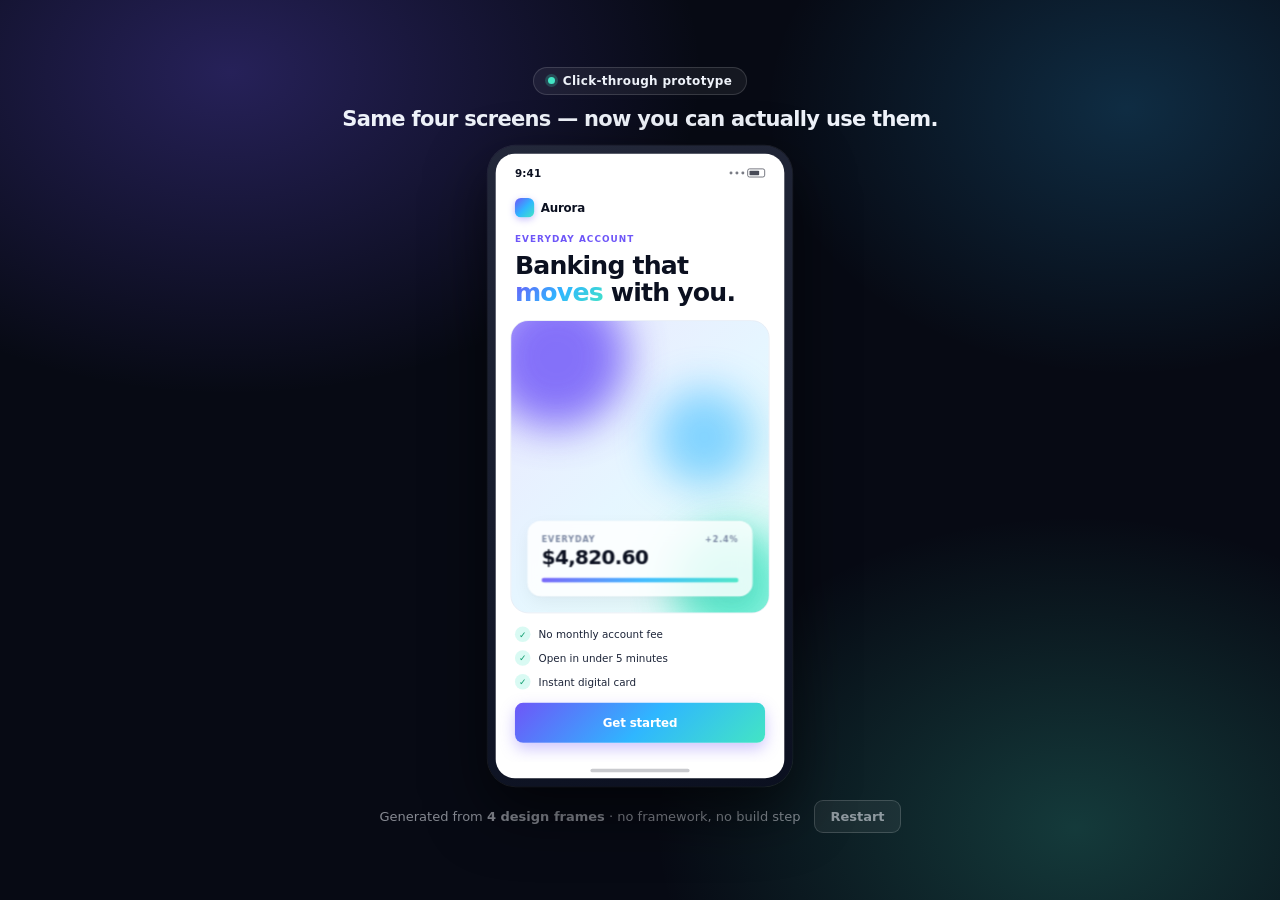
==== prototype/index.html @ bda0da8f "Demo 00: design file to click-through prototype in 90 seconds A business-audience demo for GitHub Co" ====
<!doctype html>
<html lang="en">
<head>
<meta charset="utf-8">
<meta name="viewport" content="width=device-width, initial-scale=1">
<title>Aurora — Everyday Account · Click-through prototype</title>
<meta name="description" content="A working click-through prototype generated from the Aurora design frames.">
<link rel="stylesheet" href="../assets/screens.css">
<link rel="stylesheet" href="prototype.css">
</head>
<body>

<header class="stage-head">
  <span class="stage-badge"><span class="live" aria-hidden="true"></span> Click-through prototype</span>
  <h1>Same four screens &mdash; now you can actually use them.</h1>
  <p>Type your own details. The review screen remembers what you entered, because this is running code, not a picture.</p>
</header>

<div class="device">
  <main class="frame">
    <div class="status-bar">
      <span>9:41</span>
      <span class="dots" aria-hidden="true"><i></i><i></i><i></i><span class="battery"></span></span>
    </div>

    <!-- ================================================ 01 Welcome ======== -->
    <section class="frame-body screen is-active" data-screen="welcome" aria-label="Welcome">
      <div class="brandmark"><span class="glyph"></span> Aurora</div>
      <p class="eyebrow" style="margin-top:22px">Everyday Account</p>
      <h1 class="display">Banking that <span class="grad">moves</span> with you.</h1>

      <div class="hero-art">
        <span class="orb orb-a" aria-hidden="true"></span>
        <span class="orb orb-b" aria-hidden="true"></span>
        <span class="orb orb-c" aria-hidden="true"></span>
        <div class="hero-card">
          <div class="row">
            <span class="label">Everyday</span>
            <span class="label">+2.4%</span>
          </div>
          <div class="row" style="margin-top:2px">
            <span class="amount">$4,820.60</span>
          </div>
          <div class="bar"></div>
        </div>
      </div>

      <ul class="value-list">
        <li><span class="tick">&#10003;</span> No monthly account fee</li>
        <li><span class="tick">&#10003;</span> Open in under 5 minutes</li>
        <li><span class="tick">&#10003;</span> Instant digital card</li>
      </ul>

      <div class="frame-actions">
        <button class="btn btn-primary" data-go="details">Get started</button>
      </div>
    </section>

    <!-- ================================================ 02 Details ======== -->
    <section class="frame-body screen" data-screen="details" aria-label="Your details">
      <div class="frame-nav">
        <button class="nav-back" data-back="welcome" aria-label="Back">&#8249;</button>
        <span class="progress"><span style="width:50%"></span></span>
        <span class="step-count">2 / 4</span>
      </div>

      <h2 class="h2">Your details</h2>
      <p class="meta">We only ask for what we legally need.</p>

      <form class="field-stack" id="details-form" novalidate>
        <div class="field">
          <label for="f-name">Full name</label>
          <input id="f-name" name="name" type="text" placeholder="Jordan Blake" autocomplete="name">
          <span class="field-error">Please enter your full name.</span>
        </div>
        <div class="field">
          <label for="f-email">Email</label>
          <input id="f-email" name="email" type="email" placeholder="jordan@example.com" autocomplete="email">
          <span class="field-error">Please enter a valid email address.</span>
        </div>
        <div class="field">
          <label for="f-dob">Date of birth</label>
          <input id="f-dob" name="dob" type="text" placeholder="DD / MM / YYYY" inputmode="numeric">
          <span class="field-error">Use DD / MM / YYYY.</span>
        </div>
        <div class="field">
          <label for="f-type">Account type</label>
          <select id="f-type" name="accountType">
            <option>Everyday Account</option>
            <option>Everyday Account + Savings</option>
            <option>Student Everyday Account</option>
          </select>
        </div>
      </form>

      <div class="frame-actions">
        <button class="btn btn-primary" type="submit" form="details-form">Continue</button>
      </div>
    </section>

    <!-- ================================================ 03 Review ========= -->
    <section class="frame-body screen" data-screen="review" aria-label="Review">
      <div class="frame-nav">
        <button class="nav-back" data-back="details" aria-label="Back">&#8249;</button>
        <span class="progress"><span style="width:75%"></span></span>
        <span class="step-count">3 / 4</span>
      </div>

      <h2 class="h2">Check and confirm</h2>
      <p class="meta">Nothing is submitted until you tap confirm.</p>

      <div class="summary">
        <dl>
          <div class="item"><dt>Name</dt><dd data-bind="name">&mdash;</dd></div>
          <div class="item"><dt>Email</dt><dd data-bind="email">&mdash;</dd></div>
          <div class="item"><dt>Date of birth</dt><dd data-bind="dob">&mdash;</dd></div>
          <div class="item"><dt>Account</dt><dd data-bind="accountType">&mdash;</dd></div>
        </dl>
      </div>

      <label class="consent" id="consent">
        <input type="checkbox" id="f-consent">
        <span>I agree to the Product Disclosure Statement and Target Market Determination.</span>
      </label>

      <div class="frame-actions">
        <button class="btn btn-primary" id="confirm-btn">Confirm and open</button>
        <button class="btn btn-ghost" data-back="details">Back</button>
      </div>
    </section>

    <!-- ================================================ 04 Confirmation === -->
    <section class="frame-body screen" data-screen="done" aria-label="Confirmation">
      <div class="done-body">
        <div class="seal">&#10003;</div>
        <p class="eyebrow">Account open</p>
        <h1 class="display">You&rsquo;re all <span class="grad">set</span>.</h1>
        <p class="lede" data-bind="welcome">Your digital card is ready to add to your wallet.</p>
        <div class="account-chip">
          <div class="label">BSB / Account</div>
          <div class="value" data-bind="account">032&#8209;114 &middot; 8820 4471</div>
        </div>
      </div>
      <div class="frame-actions">
        <button class="btn btn-primary" id="wallet-btn">Add card to wallet</button>
        <button class="btn btn-ghost" data-restart>Start again</button>
      </div>
    </section>

    <div class="home-indicator"></div>
  </main>
</div>

<footer class="stage-foot">
  <span>Generated from <strong>4 design frames</strong> &middot; no framework, no build step</span>
  <button type="button" data-restart>Restart</button>
</footer>

<div class="toast" id="toast" role="status" aria-live="polite"></div>

<script src="app.js"></script>
</body>
</html>
---- assets/screens.css ----
/* ============================================================================
   Aurora — shared screen design system
   Used by BOTH design/canvas.html (static frames) and prototype/index.html
   (the working click-through). Same pixels, two very different experiences.
   No build step, no CDN, no fonts to download.
   ========================================================================= */

:root {
  --font-display: "Segoe UI Variable Display", "Segoe UI Variable", "Segoe UI",
                  system-ui, -apple-system, "Helvetica Neue", sans-serif;

  --ink-900: #0b1020;
  --ink-700: #1c2438;
  --ink-500: #55617d;
  --ink-400: #7c88a3;
  --ink-200: #d8dfec;
  --ink-100: #eef2f9;

  --brand-600: #4a32d8;
  --brand-500: #6e56f8;
  --brand-300: #a99bff;
  --cyan-400: #2fb6ff;
  --mint-400: #43e5c4;

  --aurora: linear-gradient(135deg, #6e56f8 0%, #2fb6ff 52%, #43e5c4 100%);
  --aurora-soft: linear-gradient(135deg, rgba(110, 86, 248, .14) 0%,
                                          rgba(47, 182, 255, .12) 52%,
                                          rgba(67, 229, 196, .14) 100%);

  --surface: #ffffff;
  --surface-sunken: #f5f7fc;
  --hairline: #e4e9f3;
  --danger: #d8305a;
  --success: #0f9d6e;

  --frame-w: 390px;
  --frame-h: 844px;
  --radius-lg: 26px;
  --radius-md: 16px;
  --radius-sm: 11px;

  --shadow-card: 0 1px 2px rgba(11, 16, 32, .05), 0 8px 24px rgba(11, 16, 32, .06);
  --shadow-cta: 0 8px 20px rgba(110, 86, 248, .34);
}

*, *::before, *::after { box-sizing: border-box; }

/* ---------------------------------------------------------------- frame --- */

.frame {
  position: relative;
  width: var(--frame-w);
  height: var(--frame-h);
  overflow: hidden;
  display: flex;
  flex-direction: column;
  background: var(--surface);
  color: var(--ink-900);
  font-family: var(--font-display);
  -webkit-font-smoothing: antialiased;
}

/* iOS-style status bar — sells the "this is a real mobile screen" read */
.status-bar {
  flex: 0 0 auto;
  height: 52px;
  padding: 0 26px;
  display: flex;
  align-items: center;
  justify-content: space-between;
  font-size: 14px;
  font-weight: 600;
  letter-spacing: .2px;
  color: inherit;
}
.status-bar .dots { display: flex; gap: 4px; align-items: center; }
.status-bar .dots i {
  width: 4px; height: 4px; border-radius: 50%;
  background: currentColor; opacity: .55; font-style: normal;
}
.status-bar .battery {
  width: 24px; height: 12px; border-radius: 3px;
  border: 1.5px solid currentColor; opacity: .75; position: relative;
}
.status-bar .battery::after {
  content: ""; position: absolute; inset: 2px; right: 7px;
  background: currentColor; border-radius: 1px;
}

.frame-body {
  flex: 1 1 auto;
  min-height: 0;
  padding: 8px 26px 26px;
  display: flex;
  flex-direction: column;
  overflow: hidden;
}

.home-indicator {
  flex: 0 0 auto;
  height: 22px;
  display: flex;
  align-items: center;
  justify-content: center;
}
.home-indicator::after {
  content: "";
  width: 134px; height: 5px; border-radius: 3px;
  background: currentColor; opacity: .22;
}

/* ------------------------------------------------------------ typography -- */

.eyebrow {
  margin: 0 0 10px;
  font-size: 12px;
  font-weight: 700;
  letter-spacing: 1.4px;
  text-transform: uppercase;
  color: var(--brand-500);
}
.display {
  margin: 0;
  font-size: 34px;
  line-height: 1.08;
  letter-spacing: -1.1px;
  font-weight: 700;
}
.display .grad {
  background: var(--aurora);
  -webkit-background-clip: text;
  background-clip: text;
  color: transparent;
}
.h2 {
  margin: 0 0 4px;
  font-size: 22px;
  line-height: 1.16;
  letter-spacing: -.5px;
  font-weight: 700;
}
.lede {
  margin: 12px 0 0;
  font-size: 15px;
  line-height: 1.5;
  color: var(--ink-500);
}
.meta { font-size: 13px; line-height: 1.45; color: var(--ink-400); margin: 0; }

/* ------------------------------------------------------------------ nav --- */

.frame-nav {
  flex: 0 0 auto;
  display: flex;
  align-items: center;
  gap: 12px;
  padding: 6px 0 18px;
}
.nav-back {
  width: 38px; height: 38px;
  flex: 0 0 auto;
  display: grid;
  place-items: center;
  border: 1px solid var(--hairline);
  border-radius: 50%;
  background: var(--surface);
  color: var(--ink-700);
  font: inherit;
  font-size: 17px;
  line-height: 1;
  padding: 0;
}
.progress {
  flex: 1 1 auto;
  height: 5px;
  border-radius: 3px;
  background: var(--ink-200);
  overflow: hidden;
}
.progress span {
  display: block;
  height: 100%;
  border-radius: 3px;
  background: var(--aurora);
  transition: width .38s cubic-bezier(.4, 0, .2, 1);
}
.step-count {
  flex: 0 0 auto;
  font-size: 12px;
  font-weight: 700;
  letter-spacing: .3px;
  color: var(--ink-400);
  font-variant-numeric: tabular-nums;
}

/* ---------------------------------------------------------------- brand --- */

.brandmark {
  display: flex;
  align-items: center;
  gap: 9px;
  font-size: 16px;
  font-weight: 700;
  letter-spacing: -.3px;
}
.brandmark .glyph {
  width: 26px; height: 26px;
  border-radius: 8px;
  background: var(--aurora);
  box-shadow: 0 3px 10px rgba(110, 86, 248, .38);
}

/* ------------------------------------------------------------- screen 1 --- */

.hero-art {
  position: relative;
  flex: 1 1 auto;
  min-height: 0;
  margin: 20px -6px 0;
  border-radius: 24px;
  background: var(--aurora-soft);
  border: 1px solid var(--hairline);
  overflow: hidden;
}
.hero-art .orb {
  position: absolute;
  border-radius: 50%;
  filter: blur(28px);
  opacity: .82;
}
.hero-art .orb-a { width: 190px; height: 190px; top: -46px; left: -34px;  background: #6e56f8; }
.hero-art .orb-b { width: 160px; height: 160px; bottom: -44px; right: -30px; background: #43e5c4; }
.hero-art .orb-c { width: 130px; height: 130px; top: 92px; right: 22px;   background: #2fb6ff; opacity: .55; }

.hero-card {
  position: absolute;
  left: 22px; right: 22px; bottom: 22px;
  padding: 18px;
  border-radius: 18px;
  background: rgba(255, 255, 255, .82);
  backdrop-filter: blur(12px);
  border: 1px solid rgba(255, 255, 255, .9);
  box-shadow: var(--shadow-card);
}
.hero-card .row {
  display: flex;
  align-items: baseline;
  justify-content: space-between;
  gap: 12px;
}
.hero-card .amount {
  font-size: 27px;
  font-weight: 700;
  letter-spacing: -.9px;
  font-variant-numeric: tabular-nums;
}
.hero-card .label {
  font-size: 11px;
  font-weight: 700;
  letter-spacing: 1.1px;
  text-transform: uppercase;
  color: var(--ink-400);
}
.hero-card .bar {
  margin-top: 12px;
  height: 6px;
  border-radius: 3px;
  background: var(--aurora);
  opacity: .9;
}

.value-list {
  list-style: none;
  margin: 18px 0 0;
  padding: 0;
  display: grid;
  gap: 11px;
}
.value-list li {
  display: flex;
  align-items: center;
  gap: 11px;
  font-size: 14px;
  font-weight: 500;
  color: var(--ink-700);
}
.value-list .tick {
  width: 21px; height: 21px;
  flex: 0 0 auto;
  display: grid;
  place-items: center;
  border-radius: 50%;
  background: rgba(67, 229, 196, .2);
  color: var(--success);
  font-size: 12px;
  font-weight: 800;
}

/* -------------------------------------------------------------- form ----- */

.field-stack {
  flex: 1 1 auto;
  min-height: 0;
  display: grid;
  align-content: start;
  gap: 14px;
  margin-top: 18px;
  overflow: hidden;
}
.field { display: grid; gap: 6px; }
.field label {
  font-size: 12px;
  font-weight: 700;
  letter-spacing: .5px;
  text-transform: uppercase;
  color: var(--ink-500);
}
.field input,
.field select {
  width: 100%;
  height: 50px;
  padding: 0 14px;
  border: 1.5px solid var(--hairline);
  border-radius: var(--radius-sm);
  background: var(--surface-sunken);
  font: inherit;
  font-size: 15px;
  color: var(--ink-900);
  appearance: none;
}
.field select {
  background-image:
    linear-gradient(45deg, transparent 50%, var(--ink-400) 50%),
    linear-gradient(135deg, var(--ink-400) 50%, transparent 50%);
  background-position: calc(100% - 19px) 22px, calc(100% - 14px) 22px;
  background-size: 5px 5px, 5px 5px;
  background-repeat: no-repeat;
}
.field .hint { font-size: 12px; color: var(--ink-400); }

/* -------------------------------------------------------------- review --- */

.summary {
  margin-top: 18px;
  border: 1px solid var(--hairline);
  border-radius: var(--radius-md);
  background: var(--surface-sunken);
  overflow: hidden;
}
.summary dl { margin: 0; }
.summary .item {
  display: flex;
  align-items: baseline;
  justify-content: space-between;
  gap: 14px;
  padding: 13px 16px;
  border-bottom: 1px solid var(--hairline);
}
.summary .item:last-child { border-bottom: 0; }
.summary dt {
  font-size: 12px;
  font-weight: 700;
  letter-spacing: .4px;
  text-transform: uppercase;
  color: var(--ink-400);
}
.summary dd {
  margin: 0;
  font-size: 15px;
  font-weight: 600;
  text-align: right;
  color: var(--ink-900);
  overflow-wrap: anywhere;
}

.consent {
  display: flex;
  gap: 11px;
  align-items: flex-start;
  margin-top: 16px;
  padding: 14px;
  border: 1.5px solid var(--hairline);
  border-radius: var(--radius-sm);
  font-size: 13px;
  line-height: 1.45;
  color: var(--ink-500);
}
.consent input {
  width: 20px; height: 20px;
  flex: 0 0 auto;
  margin: 1px 0 0;
  accent-color: var(--brand-500);
}

/* ---------------------------------------------------------------- done --- */

.done-body {
  flex: 1 1 auto;
  min-height: 0;
  display: flex;
  flex-direction: column;
  align-items: center;
  justify-content: center;
  text-align: center;
  gap: 4px;
}
.seal {
  width: 96px; height: 96px;
  display: grid;
  place-items: center;
  border-radius: 50%;
  background: var(--aurora);
  color: #fff;
  font-size: 42px;
  font-weight: 800;
  box-shadow: 0 14px 34px rgba(110, 86, 248, .4);
  margin-bottom: 20px;
}
.done-body .display { font-size: 30px; }
.account-chip {
  margin-top: 22px;
  padding: 15px 22px;
  border-radius: var(--radius-md);
  background: var(--surface-sunken);
  border: 1px solid var(--hairline);
  font-variant-numeric: tabular-nums;
}
.account-chip .label {
  font-size: 11px;
  font-weight: 700;
  letter-spacing: 1.1px;
  text-transform: uppercase;
  color: var(--ink-400);
}
.account-chip .value {
  margin-top: 4px;
  font-size: 21px;
  font-weight: 700;
  letter-spacing: 1.4px;
}

/* -------------------------------------------------------------- buttons -- */

.frame-actions {
  flex: 0 0 auto;
  margin-top: auto;   /* pin actions to the bottom of the frame, as on mobile */
  display: grid;
  gap: 9px;
  padding-top: 18px;
}
.btn {
  height: 54px;
  width: 100%;
  border: 0;
  border-radius: var(--radius-sm);
  font: inherit;
  font-size: 16px;
  font-weight: 700;
  letter-spacing: -.2px;
  display: inline-flex;
  align-items: center;
  justify-content: center;
  gap: 8px;
  cursor: pointer;
}
.btn-primary {
  background: var(--aurora);
  color: #fff;
  box-shadow: var(--shadow-cta);
}
.btn-ghost {
  background: transparent;
  color: var(--ink-500);
  border: 1.5px solid var(--hairline);
}
---- prototype/prototype.css ----
/* ============================================================================
   Click-through prototype shell.
   Everything the design file could not do: routing, state, validation, memory.
   ========================================================================= */

html, body { height: 100%; }

body {
  margin: 0;
  display: flex;
  flex-direction: column;
  align-items: center;
  justify-content: center;
  gap: 20px;
  padding: 26px 20px;
  background:
    radial-gradient(760px 520px at 18% 8%,  rgba(110, 86, 248, .30), transparent 62%),
    radial-gradient(700px 520px at 84% 92%, rgba(67, 229, 196, .22), transparent 60%),
    radial-gradient(620px 460px at 88% 12%, rgba(47, 182, 255, .20), transparent 58%),
    #070a14;
  color: #eef2f9;
  font-family: var(--font-display);
  -webkit-font-smoothing: antialiased;
}

/* --------------------------------------------------------------- header -- */

.stage-head {
  flex: 0 0 auto;
  text-align: center;
  max-width: 640px;
}
.stage-badge {
  display: inline-flex;
  align-items: center;
  gap: 8px;
  padding: 6px 14px;
  border-radius: 999px;
  border: 1px solid rgba(255, 255, 255, .14);
  background: rgba(255, 255, 255, .06);
  font-size: 12px;
  font-weight: 600;
  letter-spacing: .3px;
}
.stage-badge .live {
  width: 7px; height: 7px;
  border-radius: 50%;
  background: #43e5c4;
  box-shadow: 0 0 0 3px rgba(67, 229, 196, .22);
  animation: pulse 2s ease-in-out infinite;
}
@keyframes pulse { 50% { opacity: .35; } }

.stage-head h1 {
  margin: 12px 0 0;
  font-size: 25px;
  line-height: 1.2;
  letter-spacing: -.7px;
  font-weight: 700;
}
.stage-head p {
  margin: 7px 0 0;
  font-size: 14px;
  line-height: 1.5;
  color: rgba(238, 242, 249, .62);
}

/* --------------------------------------------------------------- device -- */

.device {
  flex: 0 0 auto;
  padding: 11px;
  border-radius: 38px;
  background: linear-gradient(160deg, #23283a, #0b1020);
  box-shadow:
    0 0 0 1px rgba(255, 255, 255, .09),
    0 34px 80px rgba(0, 0, 0, .6);
}
.device .frame { border-radius: var(--radius-lg); }

/* --------------------------------------------------------------- router -- */

.screen { display: none; }
.screen.is-active {
  display: flex;
  flex-direction: column;
  flex: 1 1 auto;
  min-height: 0;
  animation: screen-in .34s cubic-bezier(.22, .8, .3, 1) both;
}
@keyframes screen-in {
  from { opacity: 0; transform: translateX(14px); }
  to   { opacity: 1; transform: none; }
}
.screen.is-back { animation-name: screen-in-back; }
@keyframes screen-in-back {
  from { opacity: 0; transform: translateX(-14px); }
  to   { opacity: 1; transform: none; }
}

/* Interactive affordances the static frames never had. */
.btn { transition: transform .12s ease, box-shadow .2s ease, filter .2s ease; }
.btn:hover  { filter: brightness(1.05); }
.btn:active { transform: scale(.978); }
.btn:disabled { opacity: .45; cursor: not-allowed; filter: none; transform: none; }
.nav-back { cursor: pointer; transition: background .15s ease; }
.nav-back:hover { background: var(--surface-sunken); }

.field input:focus,
.field select:focus {
  outline: none;
  border-color: var(--brand-500);
  background: #fff;
  box-shadow: 0 0 0 4px rgba(110, 86, 248, .16);
}

/* ------------------------------------------------------------ validation -- */

.field.has-error input,
.field.has-error select { border-color: var(--danger); background: rgba(216, 48, 90, .05); }
.field-error {
  display: none;
  font-size: 12px;
  font-weight: 600;
  color: var(--danger);
}
.field.has-error .field-error { display: block; }

.consent.has-error { border-color: var(--danger); }

/* ---------------------------------------------------------------- toast -- */

.toast {
  position: fixed;
  left: 50%;
  bottom: 26px;
  transform: translate(-50%, 20px);
  padding: 11px 18px;
  border-radius: 999px;
  background: #0b1020;
  border: 1px solid rgba(255, 255, 255, .16);
  color: #fff;
  font-size: 13px;
  font-weight: 600;
  opacity: 0;
  pointer-events: none;
  transition: opacity .22s ease, transform .22s ease;
  z-index: 20;
}
.toast.is-visible { opacity: 1; transform: translate(-50%, 0); }

/* --------------------------------------------------------------- footer -- */

.stage-foot {
  flex: 0 0 auto;
  display: flex;
  align-items: center;
  gap: 14px;
  font-size: 13px;
  color: rgba(238, 242, 249, .55);
}
.stage-foot button {
  padding: 8px 15px;
  border-radius: 9px;
  border: 1px solid rgba(255, 255, 255, .16);
  background: rgba(255, 255, 255, .06);
  color: inherit;
  font: inherit;
  font-weight: 600;
  cursor: pointer;
}
.stage-foot button:hover { background: rgba(255, 255, 255, .12); }

/* Short laptop screens: shrink the phone rather than clip it. `transform` does
   not change layout size, so each step also pulls back the leftover box. */
@media (max-height: 1100px) {
  body { gap: 14px; padding: 14px; }
  .stage-head h1 { font-size: 21px; }
  .stage-head p { display: none; }
  .device { transform: scale(.86); transform-origin: center; margin: -61px 0; }
}
@media (max-height: 900px) {
  .device { transform: scale(.74); margin: -113px 0; }
}
@media (max-height: 780px) {
  .stage-head h1 { display: none; }
  .device { transform: scale(.62); margin: -165px 0; }
}
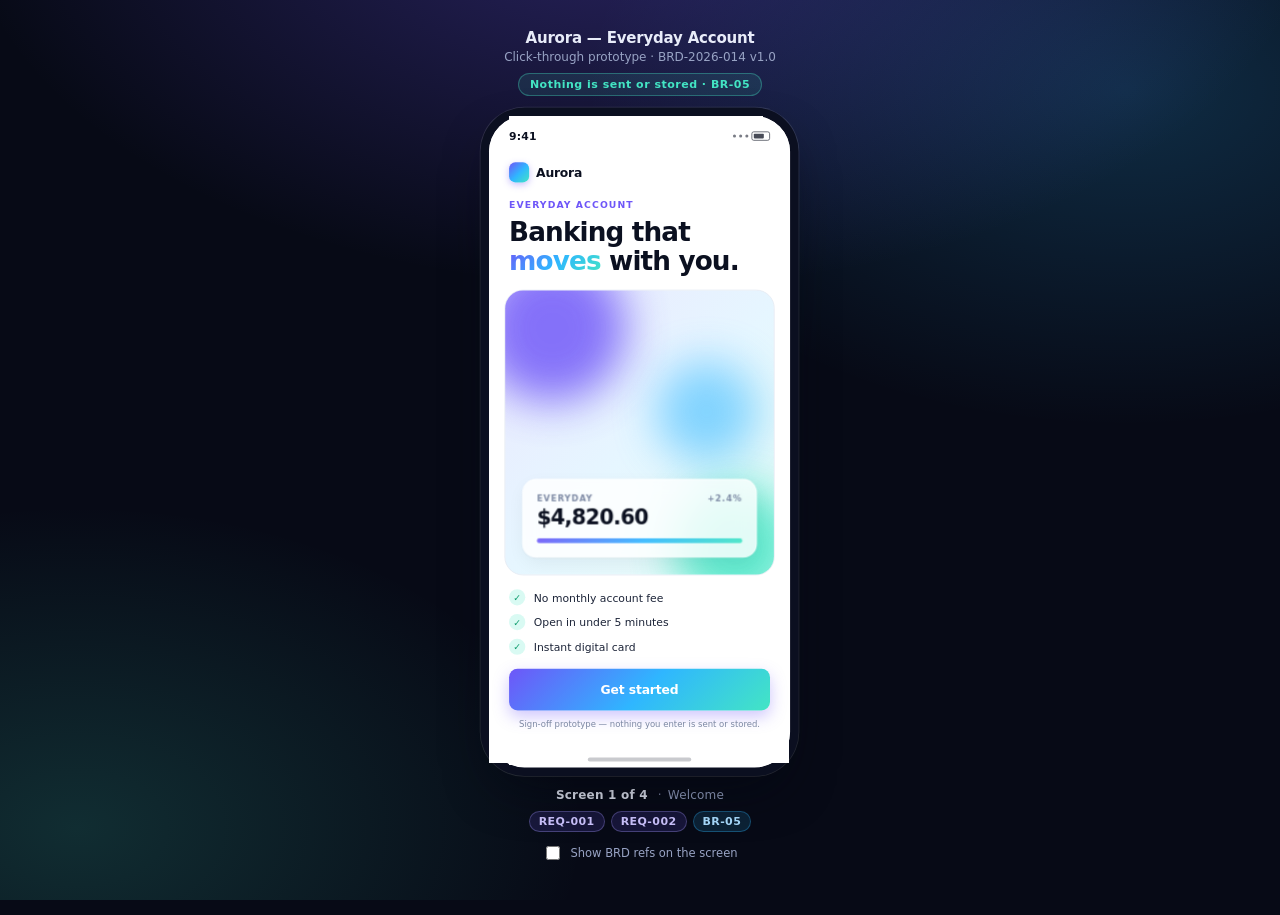
==== commit fb6ed101: "Swap in a one-page BRD as the business asset, and rebuild both prototypes from it The design handove" ====
--- a/prototype/index.html
+++ b/prototype/index.html
@@ -3,160 +3,248 @@
 <head>
 <meta charset="utf-8">
 <meta name="viewport" content="width=device-width, initial-scale=1">
-<title>Aurora — Everyday Account · Click-through prototype</title>
-<meta name="description" content="A working click-through prototype generated from the Aurora design frames.">
+<title>Aurora &mdash; Everyday Account &middot; click-through prototype</title>
+<meta name="description" content="Working click-through prototype for BRD-2026-014: Everyday Account digital origination. Runs from the filesystem. No data is sent or stored.">
+<!-- The Aurora design system, exactly as handed over. Not modified. -->
 <link rel="stylesheet" href="../assets/screens.css">
 <link rel="stylesheet" href="prototype.css">
 </head>
 <body>
 
-<header class="stage-head">
-  <span class="stage-badge"><span class="live" aria-hidden="true"></span> Click-through prototype</span>
-  <h1>Same four screens &mdash; now you can actually use them.</h1>
-  <p>Type your own details. The review screen remembers what you entered, because this is running code, not a picture.</p>
-</header>
-
-<div class="device">
-  <main class="frame">
-    <div class="status-bar">
-      <span>9:41</span>
-      <span class="dots" aria-hidden="true"><i></i><i></i><i></i><span class="battery"></span></span>
+<div class="stage">
+
+  <header class="stage-head">
+    <div class="stage-title">Aurora &mdash; Everyday Account</div>
+    <div class="stage-sub">Click-through prototype &middot; BRD&#8209;2026&#8209;014 v1.0</div>
+    <div class="stage-badge" title="BR-05: no application data is transmitted or stored.">Nothing is sent or stored &middot; BR&#8209;05</div>
+  </header>
+
+  <div class="device-wrap">
+    <div class="device">
+
+      <!-- ======================================================= 01 Welcome -->
+      <section id="screen-1"
+               class="frame screen is-active"
+               data-screen="1"
+               data-name="Welcome"
+               data-req="REQ-001, REQ-002, BR-05"
+               aria-label="Screen 1 of 4, Welcome">
+        <div class="status-bar">
+          <span>9:41</span>
+          <span class="dots" aria-hidden="true"><i></i><i></i><i></i><span class="battery"></span></span>
+        </div>
+        <div class="frame-body">
+          <div class="brandmark"><span class="glyph"></span> Aurora</div>
+
+          <p class="eyebrow" style="margin-top:22px">Everyday Account</p>
+          <h1 class="display" data-focus tabindex="-1">Banking that <span class="grad">moves</span> with you.</h1>
+
+          <div class="hero-art">
+            <span class="orb orb-a" aria-hidden="true"></span>
+            <span class="orb orb-b" aria-hidden="true"></span>
+            <span class="orb orb-c" aria-hidden="true"></span>
+            <div class="hero-card">
+              <div class="row">
+                <span class="label">Everyday</span>
+                <span class="label">+2.4%</span>
+              </div>
+              <div class="row" style="margin-top:2px">
+                <span class="amount">$4,820.60</span>
+              </div>
+              <div class="bar"></div>
+            </div>
+          </div>
+
+          <!-- REQ-001: the three headline benefits -->
+          <ul class="value-list" data-rule="REQ-001">
+            <li><span class="tick">&#10003;</span> No monthly account fee</li>
+            <li><span class="tick">&#10003;</span> Open in under 5 minutes</li>
+            <li><span class="tick">&#10003;</span> Instant digital card</li>
+          </ul>
+
+          <div class="frame-actions">
+            <!-- REQ-002: start the application in a single action -->
+            <button type="button" class="btn btn-primary" data-go="2" data-rule="REQ-002">Get started</button>
+            <p class="legal">Sign-off prototype &mdash; nothing you enter is sent or stored.</p>
+          </div>
+        </div>
+        <div class="home-indicator"></div>
+      </section>
+
+      <!-- =================================================== 02 Your details -->
+      <section id="screen-2"
+               class="frame screen"
+               data-screen="2"
+               data-name="Your details"
+               data-req="REQ-003, REQ-004, REQ-008, BR-01, BR-02, BR-03, BR-05"
+               aria-label="Screen 2 of 4, Your details"
+               hidden>
+        <div class="status-bar">
+          <span>9:41</span>
+          <span class="dots" aria-hidden="true"><i></i><i></i><i></i><span class="battery"></span></span>
+        </div>
+        <div class="frame-body">
+          <!-- REQ-008: where am I, and how do I go back -->
+          <div class="frame-nav" data-rule="REQ-008">
+            <button type="button" class="nav-back" data-back="1" aria-label="Back to the previous step">&#8249;</button>
+            <span class="progress" role="progressbar" aria-valuemin="1" aria-valuemax="4" aria-valuenow="2"
+                  aria-label="Step 2 of 4"><span style="width:50%"></span></span>
+            <span class="step-count">2 / 4</span>
+          </div>
+
+          <h2 class="h2" data-focus tabindex="-1">Your details</h2>
+          <p class="meta">We only ask for what we legally need.</p>
+
+          <form id="details-form" class="form-flow" novalidate autocomplete="off">
+            <!-- REQ-003: name, email, date of birth and account type -->
+            <div class="field-stack">
+              <div class="field" data-field="name">
+                <label for="f-name">Full name</label>
+                <input id="f-name" name="name" type="text" placeholder="Jordan Blake"
+                       autocomplete="off" spellcheck="false" aria-describedby="e-name">
+                <p class="field-error" id="e-name" data-rule="BR-01" role="alert" hidden></p>
+              </div>
+
+              <div class="field" data-field="email">
+                <label for="f-email">Email</label>
+                <input id="f-email" name="email" type="text" inputmode="email" placeholder="jordan@example.com"
+                       autocomplete="off" spellcheck="false" aria-describedby="e-email">
+                <p class="field-error" id="e-email" data-rule="BR-02" role="alert" hidden></p>
+              </div>
+
+              <div class="field" data-field="dob">
+                <label for="f-dob">Date of birth</label>
+                <input id="f-dob" name="dob" type="text" inputmode="numeric" placeholder="DD / MM / YYYY"
+                       maxlength="14" autocomplete="off" aria-describedby="h-dob e-dob">
+                <p class="hint" id="h-dob">Enter it as DD / MM / YYYY.</p>
+                <p class="field-error" id="e-dob" data-rule="BR-03" role="alert" hidden></p>
+              </div>
+
+              <div class="field" data-field="account">
+                <label for="f-account">Account type</label>
+                <select id="f-account" name="account">
+                  <option value="Everyday Account">Everyday Account</option>
+                  <option value="Everyday Account + Savings">Everyday Account + Savings</option>
+                  <option value="Student Everyday Account">Student Everyday Account</option>
+                </select>
+              </div>
+            </div>
+
+            <div class="frame-actions">
+              <!-- REQ-004: blocked here while anything is missing or invalid -->
+              <button type="submit" class="btn btn-primary" data-rule="REQ-004">Continue</button>
+              <p class="legal">Nothing you type leaves this device.</p>
+            </div>
+          </form>
+        </div>
+        <div class="home-indicator"></div>
+      </section>
+
+      <!-- ======================================================== 03 Review -->
+      <section id="screen-3"
+               class="frame screen"
+               data-screen="3"
+               data-name="Review and consent"
+               data-req="REQ-005, REQ-006, REQ-008, BR-04, BR-05"
+               aria-label="Screen 3 of 4, Check and confirm"
+               hidden>
+        <div class="status-bar">
+          <span>9:41</span>
+          <span class="dots" aria-hidden="true"><i></i><i></i><i></i><span class="battery"></span></span>
+        </div>
+        <div class="frame-body">
+          <div class="frame-nav" data-rule="REQ-008">
+            <button type="button" class="nav-back" data-back="2" aria-label="Back to your details">&#8249;</button>
+            <span class="progress" role="progressbar" aria-valuemin="1" aria-valuemax="4" aria-valuenow="3"
+                  aria-label="Step 3 of 4"><span style="width:75%"></span></span>
+            <span class="step-count">3 / 4</span>
+          </div>
+
+          <h2 class="h2" data-focus tabindex="-1">Check and confirm</h2>
+          <p class="meta">Nothing is submitted until you tap confirm.</p>
+
+          <!-- REQ-005: every value the customer entered, played back -->
+          <div class="summary" data-rule="REQ-005">
+            <dl>
+              <div class="item"><dt>Name</dt><dd id="r-name">&mdash;</dd></div>
+              <div class="item"><dt>Email</dt><dd id="r-email">&mdash;</dd></div>
+              <div class="item"><dt>Date of birth</dt><dd id="r-dob">&mdash;</dd></div>
+              <div class="item"><dt>Account</dt><dd id="r-account">&mdash;</dd></div>
+            </dl>
+          </div>
+
+          <!-- REQ-006 / BR-04: explicit acceptance before submission -->
+          <label class="consent" id="consent-block" data-rule="REQ-006" for="f-consent">
+            <input type="checkbox" id="f-consent" aria-describedby="e-consent">
+            <span>I agree to the Product Disclosure Statement and Target Market Determination.</span>
+          </label>
+          <p class="field-error field-error-block" id="e-consent" data-rule="BR-04" role="alert" hidden></p>
+
+          <div class="frame-actions">
+            <button type="button" class="btn btn-primary" id="confirm-btn" data-rule="BR-04">Confirm and open</button>
+            <button type="button" class="btn btn-ghost" data-back="2">Back</button>
+            <p class="legal">This prototype does not submit or store your details.</p>
+          </div>
+        </div>
+        <div class="home-indicator"></div>
+      </section>
+
+      <!-- ================================================== 04 Confirmation -->
+      <section id="screen-4"
+               class="frame screen"
+               data-screen="4"
+               data-name="Confirmation"
+               data-req="REQ-007, BR-05"
+               aria-label="Screen 4 of 4, Confirmation"
+               hidden>
+        <div class="status-bar">
+          <span>9:41</span>
+          <span class="dots" aria-hidden="true"><i></i><i></i><i></i><span class="battery"></span></span>
+        </div>
+        <div class="frame-body">
+          <div class="done-body">
+            <div class="seal" aria-hidden="true">&#10003;</div>
+            <p class="eyebrow">Account open</p>
+            <h1 class="display" data-focus tabindex="-1">You&rsquo;re all <span class="grad">set</span>.</h1>
+            <p class="lede" id="done-lede">Your digital card is ready to add to your wallet.</p>
+
+            <!-- REQ-007: the new BSB and account number -->
+            <div class="account-chip" data-rule="REQ-007">
+              <div class="label">BSB / Account</div>
+              <div class="value" id="r-account-number">032&#8209;114 &middot; 8820 4471</div>
+            </div>
+          </div>
+
+          <div class="frame-actions">
+            <!-- REQ-007: add the digital card to the wallet -->
+            <button type="button" class="btn btn-primary" id="wallet-btn" data-rule="REQ-007">Add card to wallet</button>
+            <button type="button" class="btn btn-ghost" id="home-btn">Back to home</button>
+            <p class="legal">Illustrative numbers only &mdash; no account has been opened.</p>
+          </div>
+        </div>
+        <div class="home-indicator"></div>
+
+        <p class="toast" id="toast" role="status" hidden></p>
+      </section>
+
     </div>
-
-    <!-- ================================================ 01 Welcome ======== -->
-    <section class="frame-body screen is-active" data-screen="welcome" aria-label="Welcome">
-      <div class="brandmark"><span class="glyph"></span> Aurora</div>
-      <p class="eyebrow" style="margin-top:22px">Everyday Account</p>
-      <h1 class="display">Banking that <span class="grad">moves</span> with you.</h1>
-
-      <div class="hero-art">
-        <span class="orb orb-a" aria-hidden="true"></span>
-        <span class="orb orb-b" aria-hidden="true"></span>
-        <span class="orb orb-c" aria-hidden="true"></span>
-        <div class="hero-card">
-          <div class="row">
-            <span class="label">Everyday</span>
-            <span class="label">+2.4%</span>
-          </div>
-          <div class="row" style="margin-top:2px">
-            <span class="amount">$4,820.60</span>
-          </div>
-          <div class="bar"></div>
-        </div>
-      </div>
-
-      <ul class="value-list">
-        <li><span class="tick">&#10003;</span> No monthly account fee</li>
-        <li><span class="tick">&#10003;</span> Open in under 5 minutes</li>
-        <li><span class="tick">&#10003;</span> Instant digital card</li>
-      </ul>
-
-      <div class="frame-actions">
-        <button class="btn btn-primary" data-go="details">Get started</button>
-      </div>
-    </section>
-
-    <!-- ================================================ 02 Details ======== -->
-    <section class="frame-body screen" data-screen="details" aria-label="Your details">
-      <div class="frame-nav">
-        <button class="nav-back" data-back="welcome" aria-label="Back">&#8249;</button>
-        <span class="progress"><span style="width:50%"></span></span>
-        <span class="step-count">2 / 4</span>
-      </div>
-
-      <h2 class="h2">Your details</h2>
-      <p class="meta">We only ask for what we legally need.</p>
-
-      <form class="field-stack" id="details-form" novalidate>
-        <div class="field">
-          <label for="f-name">Full name</label>
-          <input id="f-name" name="name" type="text" placeholder="Jordan Blake" autocomplete="name">
-          <span class="field-error">Please enter your full name.</span>
-        </div>
-        <div class="field">
-          <label for="f-email">Email</label>
-          <input id="f-email" name="email" type="email" placeholder="jordan@example.com" autocomplete="email">
-          <span class="field-error">Please enter a valid email address.</span>
-        </div>
-        <div class="field">
-          <label for="f-dob">Date of birth</label>
-          <input id="f-dob" name="dob" type="text" placeholder="DD / MM / YYYY" inputmode="numeric">
-          <span class="field-error">Use DD / MM / YYYY.</span>
-        </div>
-        <div class="field">
-          <label for="f-type">Account type</label>
-          <select id="f-type" name="accountType">
-            <option>Everyday Account</option>
-            <option>Everyday Account + Savings</option>
-            <option>Student Everyday Account</option>
-          </select>
-        </div>
-      </form>
-
-      <div class="frame-actions">
-        <button class="btn btn-primary" type="submit" form="details-form">Continue</button>
-      </div>
-    </section>
-
-    <!-- ================================================ 03 Review ========= -->
-    <section class="frame-body screen" data-screen="review" aria-label="Review">
-      <div class="frame-nav">
-        <button class="nav-back" data-back="details" aria-label="Back">&#8249;</button>
-        <span class="progress"><span style="width:75%"></span></span>
-        <span class="step-count">3 / 4</span>
-      </div>
-
-      <h2 class="h2">Check and confirm</h2>
-      <p class="meta">Nothing is submitted until you tap confirm.</p>
-
-      <div class="summary">
-        <dl>
-          <div class="item"><dt>Name</dt><dd data-bind="name">&mdash;</dd></div>
-          <div class="item"><dt>Email</dt><dd data-bind="email">&mdash;</dd></div>
-          <div class="item"><dt>Date of birth</dt><dd data-bind="dob">&mdash;</dd></div>
-          <div class="item"><dt>Account</dt><dd data-bind="accountType">&mdash;</dd></div>
-        </dl>
-      </div>
-
-      <label class="consent" id="consent">
-        <input type="checkbox" id="f-consent">
-        <span>I agree to the Product Disclosure Statement and Target Market Determination.</span>
-      </label>
-
-      <div class="frame-actions">
-        <button class="btn btn-primary" id="confirm-btn">Confirm and open</button>
-        <button class="btn btn-ghost" data-back="details">Back</button>
-      </div>
-    </section>
-
-    <!-- ================================================ 04 Confirmation === -->
-    <section class="frame-body screen" data-screen="done" aria-label="Confirmation">
-      <div class="done-body">
-        <div class="seal">&#10003;</div>
-        <p class="eyebrow">Account open</p>
-        <h1 class="display">You&rsquo;re all <span class="grad">set</span>.</h1>
-        <p class="lede" data-bind="welcome">Your digital card is ready to add to your wallet.</p>
-        <div class="account-chip">
-          <div class="label">BSB / Account</div>
-          <div class="value" data-bind="account">032&#8209;114 &middot; 8820 4471</div>
-        </div>
-      </div>
-      <div class="frame-actions">
-        <button class="btn btn-primary" id="wallet-btn">Add card to wallet</button>
-        <button class="btn btn-ghost" data-restart>Start again</button>
-      </div>
-    </section>
-
-    <div class="home-indicator"></div>
-  </main>
+  </div>
+
+  <!-- Traceability strip: read live from each screen's data-req attribute -->
+  <footer class="trace">
+    <div class="trace-line">
+      <b id="trace-step">Screen 1 of 4</b>
+      <span class="trace-name" id="trace-name">Welcome</span>
+    </div>
+    <div class="trace-refs" id="trace-refs" aria-label="Requirements satisfied by this screen"></div>
+    <label class="trace-toggle">
+      <input type="checkbox" id="trace-mode"> Show BRD refs on the screen
+    </label>
+  </footer>
+
+  <p class="sr-only" role="status" id="live-region"></p>
+
 </div>
-
-<footer class="stage-foot">
-  <span>Generated from <strong>4 design frames</strong> &middot; no framework, no build step</span>
-  <button type="button" data-restart>Restart</button>
-</footer>
-
-<div class="toast" id="toast" role="status" aria-live="polite"></div>
 
 <script src="app.js"></script>
 </body>
--- a/prototype/prototype.css
+++ b/prototype/prototype.css
@@ -1,188 +1,291 @@
 /* ============================================================================
-   Click-through prototype shell.
-   Everything the design file could not do: routing, state, validation, memory.
+   Aurora — click-through prototype
+   Page chrome ONLY. Every pixel inside the phone comes from
+   ../assets/screens.css, which is used exactly as handed over and is not
+   modified or overridden here. This file adds: the stage the phone sits on,
+   screen switching, validation states, and the BRD traceability strip.
+   No build step, no CDN, no framework. Runs from file://.
    ========================================================================= */
 
-html, body { height: 100%; }
+:root {
+  --fit: 1;                       /* set by app.js so the 390x844 frame always fits */
+  --stage-ink: #e8ecf9;
+  --stage-dim: #98a3c4;
+}
+
+html { height: 100%; }
 
 body {
   margin: 0;
+  min-height: 100%;
+  background:
+    radial-gradient(1100px 640px at 50% -12%, rgba(110, 86, 248, .34), transparent 62%),
+    radial-gradient(900px 560px at 88% 10%, rgba(47, 182, 255, .20), transparent 60%),
+    radial-gradient(820px 520px at 6% 92%, rgba(67, 229, 196, .16), transparent 62%),
+    #070a16;
+  background-attachment: fixed;
+  color: var(--stage-ink);
+  font-family: var(--font-display);
+  -webkit-font-smoothing: antialiased;
+}
+
+.stage {
+  min-height: 100vh;
+  padding: 26px 24px 34px;
   display: flex;
   flex-direction: column;
   align-items: center;
   justify-content: center;
   gap: 20px;
-  padding: 26px 20px;
-  background:
-    radial-gradient(760px 520px at 18% 8%,  rgba(110, 86, 248, .30), transparent 62%),
-    radial-gradient(700px 520px at 84% 92%, rgba(67, 229, 196, .22), transparent 60%),
-    radial-gradient(620px 460px at 88% 12%, rgba(47, 182, 255, .20), transparent 58%),
-    #070a14;
-  color: #eef2f9;
-  font-family: var(--font-display);
-  -webkit-font-smoothing: antialiased;
 }
 
 /* --------------------------------------------------------------- header -- */
 
-.stage-head {
+.stage-head { text-align: center; }
+.stage-title {
+  font-size: 15px;
+  font-weight: 700;
+  letter-spacing: -.2px;
+}
+.stage-sub {
+  margin-top: 3px;
+  font-size: 12px;
+  color: var(--stage-dim);
+}
+.stage-badge {
+  display: inline-block;
+  margin-top: 9px;
+  padding: 4px 11px;
+  border-radius: 999px;
+  border: 1px solid rgba(67, 229, 196, .34);
+  background: rgba(67, 229, 196, .10);
+  color: var(--mint-400);
+  font-size: 11px;
+  font-weight: 700;
+  letter-spacing: .5px;
+}
+
+/* --------------------------------------------------------------- device -- */
+
+/* The wrapper reserves the scaled footprint so nothing jumps when --fit changes. */
+.device-wrap {
   flex: 0 0 auto;
-  text-align: center;
-  max-width: 640px;
-}
-.stage-badge {
-  display: inline-flex;
-  align-items: center;
-  gap: 8px;
-  padding: 6px 14px;
-  border-radius: 999px;
-  border: 1px solid rgba(255, 255, 255, .14);
-  background: rgba(255, 255, 255, .06);
-  font-size: 12px;
-  font-weight: 600;
-  letter-spacing: .3px;
-}
-.stage-badge .live {
-  width: 7px; height: 7px;
-  border-radius: 50%;
-  background: #43e5c4;
-  box-shadow: 0 0 0 3px rgba(67, 229, 196, .22);
-  animation: pulse 2s ease-in-out infinite;
-}
-@keyframes pulse { 50% { opacity: .35; } }
-
-.stage-head h1 {
-  margin: 12px 0 0;
-  font-size: 25px;
-  line-height: 1.2;
-  letter-spacing: -.7px;
-  font-weight: 700;
-}
-.stage-head p {
-  margin: 7px 0 0;
-  font-size: 14px;
-  line-height: 1.5;
-  color: rgba(238, 242, 249, .62);
-}
-
-/* --------------------------------------------------------------- device -- */
-
+  width: calc(var(--frame-w) * var(--fit));
+  height: calc(var(--frame-h) * var(--fit));
+}
 .device {
-  flex: 0 0 auto;
-  padding: 11px;
-  border-radius: 38px;
-  background: linear-gradient(160deg, #23283a, #0b1020);
+  position: relative;
+  width: var(--frame-w);
+  height: var(--frame-h);
+  border-radius: 46px;
+  overflow: hidden;
+  background: var(--surface);
+  transform: scale(var(--fit));
+  transform-origin: top left;
   box-shadow:
-    0 0 0 1px rgba(255, 255, 255, .09),
-    0 34px 80px rgba(0, 0, 0, .6);
-}
-.device .frame { border-radius: var(--radius-lg); }
-
-/* --------------------------------------------------------------- router -- */
-
-.screen { display: none; }
-.screen.is-active {
+    0 0 0 11px #0b0f20,
+    0 0 0 12px rgba(255, 255, 255, .12),
+    0 30px 70px -16px rgba(4, 7, 18, .8);
+}
+
+/* ------------------------------------------------------- screen swapping -- */
+
+.screen[hidden] { display: none; }      /* beats .frame's display:flex */
+.screen.is-active { animation: screen-in .30s cubic-bezier(.4, 0, .2, 1) both; }
+@keyframes screen-in {
+  from { opacity: 0; transform: translateY(9px); }
+  to   { opacity: 1; transform: none; }
+}
+[data-focus]:focus { outline: none; }
+
+/* Keyboard focus that is visible but never fights the design system. */
+.frame :is(button, input, select):focus-visible {
+  outline: 2px solid var(--brand-500);
+  outline-offset: 2px;
+}
+
+/* The form owns the remaining frame height so .frame-actions still pins low. */
+.form-flow {
+  flex: 1 1 auto;
+  min-height: 0;
   display: flex;
   flex-direction: column;
-  flex: 1 1 auto;
-  min-height: 0;
-  animation: screen-in .34s cubic-bezier(.22, .8, .3, 1) both;
-}
-@keyframes screen-in {
-  from { opacity: 0; transform: translateX(14px); }
-  to   { opacity: 1; transform: none; }
-}
-.screen.is-back { animation-name: screen-in-back; }
-@keyframes screen-in-back {
-  from { opacity: 0; transform: translateX(-14px); }
-  to   { opacity: 1; transform: none; }
-}
-
-/* Interactive affordances the static frames never had. */
-.btn { transition: transform .12s ease, box-shadow .2s ease, filter .2s ease; }
-.btn:hover  { filter: brightness(1.05); }
-.btn:active { transform: scale(.978); }
-.btn:disabled { opacity: .45; cursor: not-allowed; filter: none; transform: none; }
-.nav-back { cursor: pointer; transition: background .15s ease; }
-.nav-back:hover { background: var(--surface-sunken); }
-
-.field input:focus,
-.field select:focus {
-  outline: none;
-  border-color: var(--brand-500);
-  background: #fff;
-  box-shadow: 0 0 0 4px rgba(110, 86, 248, .16);
-}
-
-/* ------------------------------------------------------------ validation -- */
-
-.field.has-error input,
-.field.has-error select { border-color: var(--danger); background: rgba(216, 48, 90, .05); }
+}
+
+/* ---------------------------------------------- validation — REQ-004 ----- */
+
 .field-error {
-  display: none;
+  margin: 0;
   font-size: 12px;
+  line-height: 1.35;
   font-weight: 600;
   color: var(--danger);
 }
-.field.has-error .field-error { display: block; }
-
-.consent.has-error { border-color: var(--danger); }
-
-/* ---------------------------------------------------------------- toast -- */
+.field-error::before {
+  content: "!";
+  display: inline-grid;
+  place-items: center;
+  width: 14px;
+  height: 14px;
+  margin-right: 6px;
+  border-radius: 50%;
+  background: var(--danger);
+  color: #fff;
+  font-size: 10px;
+  font-weight: 800;
+  vertical-align: -2px;
+}
+.field-error-block { margin-top: 8px; }
+
+.field.is-invalid input,
+.field.is-invalid select {
+  border-color: var(--danger);
+  background: rgba(216, 48, 90, .05);
+}
+.field.is-invalid label { color: var(--danger); }
+.field.is-invalid input:focus-visible,
+.field.is-invalid select:focus-visible { outline-color: var(--danger); }
+.consent.is-invalid { border-color: var(--danger); }
+
+.is-shake { animation: shake .32s cubic-bezier(.36, .07, .19, .97) both; }
+@keyframes shake {
+  10%, 90% { transform: translateX(-1.5px); }
+  20%, 80% { transform: translateX(3px); }
+  30%, 50%, 70% { transform: translateX(-4px); }
+  40%, 60% { transform: translateX(4px); }
+}
+
+/* ------------------------------------------------- small print — BR-05 --- */
+
+.legal {
+  margin: 2px 0 0;
+  font-size: 11px;
+  line-height: 1.35;
+  text-align: center;
+  color: var(--ink-400);
+}
+
+/* ----------------------------------------------------------------- toast -- */
 
 .toast {
-  position: fixed;
-  left: 50%;
-  bottom: 26px;
-  transform: translate(-50%, 20px);
-  padding: 11px 18px;
-  border-radius: 999px;
-  background: #0b1020;
-  border: 1px solid rgba(255, 255, 255, .16);
+  position: absolute;
+  left: 26px;
+  right: 26px;
+  bottom: 200px;                 /* clear of the pinned actions below */
+  margin: 0;
+  padding: 12px 14px;
+  border-radius: var(--radius-sm);
+  background: var(--ink-900);
   color: #fff;
   font-size: 13px;
   font-weight: 600;
-  opacity: 0;
+  text-align: center;
   pointer-events: none;
-  transition: opacity .22s ease, transform .22s ease;
-  z-index: 20;
-}
-.toast.is-visible { opacity: 1; transform: translate(-50%, 0); }
-
-/* --------------------------------------------------------------- footer -- */
-
-.stage-foot {
-  flex: 0 0 auto;
+  box-shadow: 0 10px 26px rgba(11, 16, 32, .35);
+  animation: toast-in .26s ease both;
+}
+.toast[hidden] { display: none; }
+@keyframes toast-in {
+  from { opacity: 0; transform: translateY(8px); }
+  to   { opacity: 1; transform: none; }
+}
+
+/* --------------------------------------------- traceability — the BRD ---- */
+
+.trace {
+  width: min(560px, 100%);
+  text-align: center;
+  font-size: 12px;
+  color: var(--stage-dim);
+}
+.trace-line { letter-spacing: .2px; }
+.trace-line b { color: var(--stage-ink); }
+.trace-name::before { content: "·"; margin: 0 6px; opacity: .6; }
+
+.trace-refs {
   display: flex;
+  flex-wrap: wrap;
+  justify-content: center;
+  gap: 6px;
+  margin-top: 9px;
+}
+.trace-refs .ref {
+  padding: 3px 9px;
+  border-radius: 999px;
+  border: 1px solid rgba(169, 155, 255, .32);
+  background: rgba(110, 86, 248, .16);
+  color: #cdc4ff;
+  font-size: 11px;
+  font-weight: 700;
+  letter-spacing: .4px;
+  font-variant-numeric: tabular-nums;
+}
+.trace-refs .ref.is-rule {
+  border-color: rgba(47, 182, 255, .32);
+  background: rgba(47, 182, 255, .14);
+  color: #a9dcff;
+}
+
+.trace-toggle {
+  display: inline-flex;
   align-items: center;
-  gap: 14px;
-  font-size: 13px;
-  color: rgba(238, 242, 249, .55);
-}
-.stage-foot button {
-  padding: 8px 15px;
-  border-radius: 9px;
-  border: 1px solid rgba(255, 255, 255, .16);
-  background: rgba(255, 255, 255, .06);
-  color: inherit;
-  font: inherit;
-  font-weight: 600;
+  gap: 7px;
+  margin-top: 11px;
+  font-size: 11.5px;
+  color: var(--stage-dim);
   cursor: pointer;
 }
-.stage-foot button:hover { background: rgba(255, 255, 255, .12); }
-
-/* Short laptop screens: shrink the phone rather than clip it. `transform` does
-   not change layout size, so each step also pulls back the leftover box. */
-@media (max-height: 1100px) {
-  body { gap: 14px; padding: 14px; }
-  .stage-head h1 { font-size: 21px; }
-  .stage-head p { display: none; }
-  .device { transform: scale(.86); transform-origin: center; margin: -61px 0; }
-}
-@media (max-height: 900px) {
-  .device { transform: scale(.74); margin: -113px 0; }
-}
-@media (max-height: 780px) {
-  .stage-head h1 { display: none; }
-  .device { transform: scale(.62); margin: -165px 0; }
-}
+.trace-toggle input {
+  width: 14px;
+  height: 14px;
+  accent-color: var(--brand-500);
+}
+
+/* Opt-in overlay: label the elements that carry a BRD reference. */
+body.trace-on [data-rule] {
+  position: relative;
+  outline: 1px dashed rgba(110, 86, 248, .55);
+  outline-offset: 3px;
+}
+body.trace-on [data-rule]::after {
+  content: attr(data-rule);
+  position: absolute;
+  top: -8px;
+  right: 0;
+  z-index: 2;
+  padding: 1px 5px;
+  border-radius: 4px;
+  background: var(--brand-500);
+  color: #fff;
+  font-size: 9px;
+  font-weight: 800;
+  letter-spacing: .5px;
+  line-height: 1.5;
+  pointer-events: none;
+}
+body.trace-on .field-error[hidden] { display: none; }
+
+/* ----------------------------------------------------------------- misc -- */
+
+.sr-only {
+  position: absolute;
+  width: 1px; height: 1px;
+  margin: -1px; padding: 0;
+  overflow: hidden;
+  clip: rect(0 0 0 0);
+  clip-path: inset(50%);
+  white-space: nowrap;
+  border: 0;
+}
+
+@media (prefers-reduced-motion: reduce) {
+  .screen.is-active,
+  .is-shake,
+  .toast { animation: none; }
+  .progress span { transition: none; }
+}
+
+/* Pre-JS fallbacks so the frame is never clipped before app.js sets --fit. */
+@media (max-height: 1020px) { :root { --fit: .88; } }
+@media (max-height: 900px)  { :root { --fit: .78; } }
+@media (max-height: 800px)  { :root { --fit: .68; } }
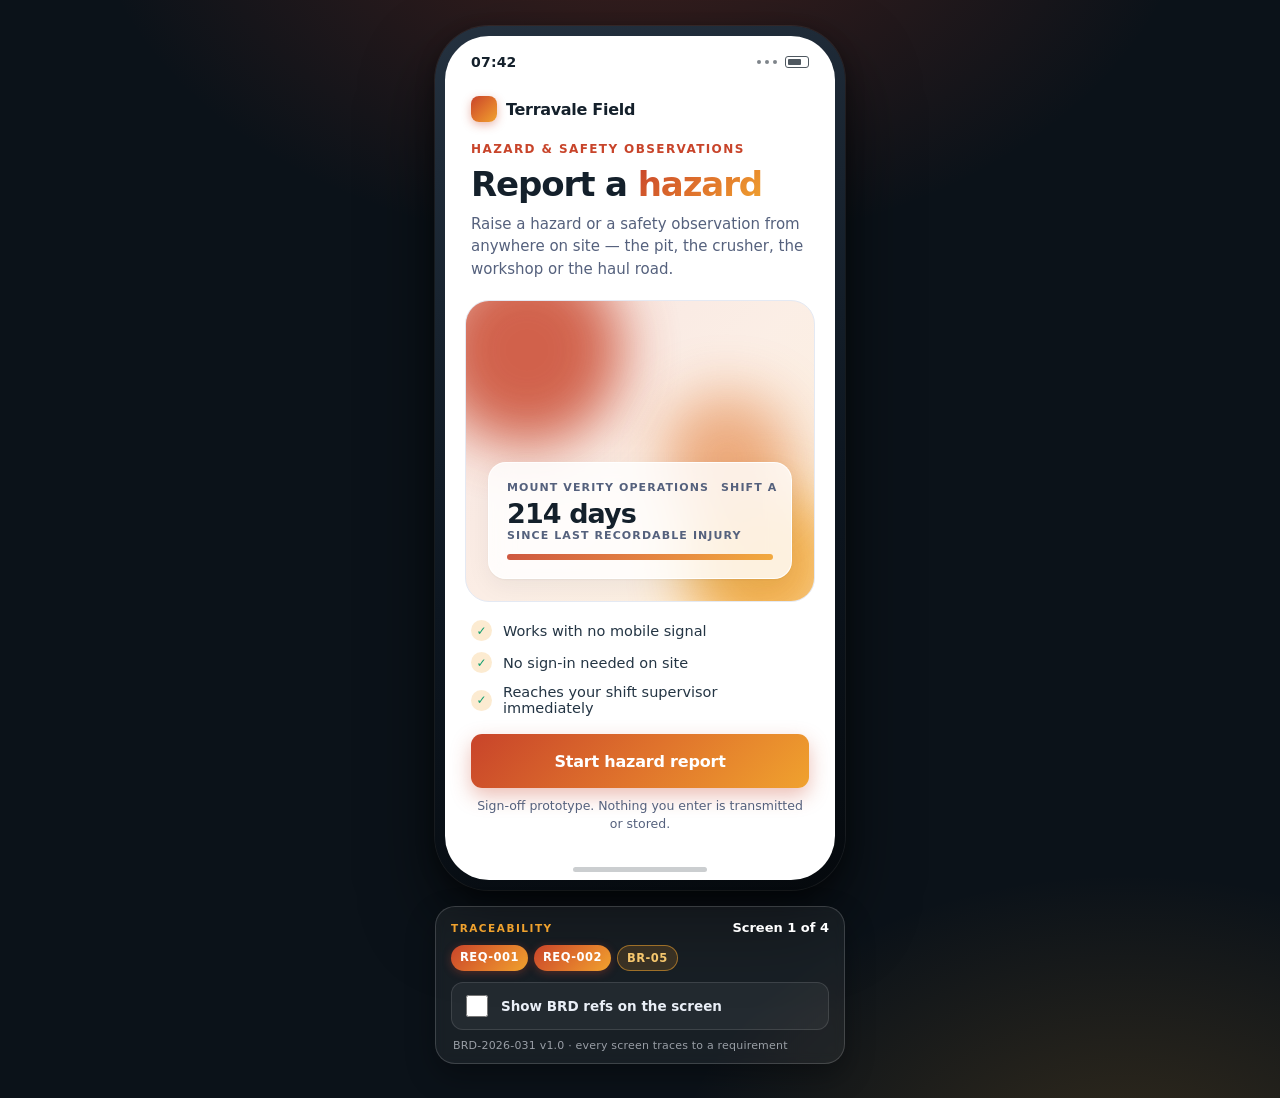
==== commit afcf98d2: "Re-cast the demo for mining: Terravale Field hazard reporting Swaps the retail-banking scenario for " ====
--- a/prototype/index.html
+++ b/prototype/index.html
@@ -1,250 +1,271 @@
 <!doctype html>
-<html lang="en">
+<html lang="en-AU">
 <head>
 <meta charset="utf-8">
 <meta name="viewport" content="width=device-width, initial-scale=1">
-<title>Aurora &mdash; Everyday Account &middot; click-through prototype</title>
-<meta name="description" content="Working click-through prototype for BRD-2026-014: Everyday Account digital origination. Runs from the filesystem. No data is sent or stored.">
-<!-- The Aurora design system, exactly as handed over. Not modified. -->
+<title>Terravale Field — hazard and safety observation reporting (prototype)</title>
+<meta name="description" content="Click-through prototype for BRD-2026-031. Sign-off only: no data is transmitted or stored (BR-05).">
+
+<!-- The existing Terravale mobile design system, used unmodified (BRD section 6). -->
 <link rel="stylesheet" href="../assets/screens.css">
+<!-- Prototype-only additions: page shell, validation states, traceability strip. -->
 <link rel="stylesheet" href="prototype.css">
 </head>
+
 <body>
 
-<div class="stage">
-
-  <header class="stage-head">
-    <div class="stage-title">Aurora &mdash; Everyday Account</div>
-    <div class="stage-sub">Click-through prototype &middot; BRD&#8209;2026&#8209;014 v1.0</div>
-    <div class="stage-badge" title="BR-05: no application data is transmitted or stored.">Nothing is sent or stored &middot; BR&#8209;05</div>
-  </header>
-
-  <div class="device-wrap">
-    <div class="device">
-
-      <!-- ======================================================= 01 Welcome -->
-      <section id="screen-1"
-               class="frame screen is-active"
-               data-screen="1"
-               data-name="Welcome"
-               data-req="REQ-001, REQ-002, BR-05"
-               aria-label="Screen 1 of 4, Welcome">
-        <div class="status-bar">
-          <span>9:41</span>
-          <span class="dots" aria-hidden="true"><i></i><i></i><i></i><span class="battery"></span></span>
-        </div>
-        <div class="frame-body">
-          <div class="brandmark"><span class="glyph"></span> Aurora</div>
-
-          <p class="eyebrow" style="margin-top:22px">Everyday Account</p>
-          <h1 class="display" data-focus tabindex="-1">Banking that <span class="grad">moves</span> with you.</h1>
-
-          <div class="hero-art">
-            <span class="orb orb-a" aria-hidden="true"></span>
-            <span class="orb orb-b" aria-hidden="true"></span>
-            <span class="orb orb-c" aria-hidden="true"></span>
+<main class="stage">
+
+  <div class="device" role="group" aria-label="Terravale Field, 390 by 844 phone frame">
+    <div class="frame">
+
+      <div class="status-bar">
+        <span>07:42</span>
+        <span class="status-right">
+          <span class="dots"><i></i><i></i><i></i></span>
+          <span class="battery"></span>
+        </span>
+      </div>
+
+      <div class="frame-body">
+
+        <!-- ============================================================ 1 === -->
+        <section class="screen is-active"
+                 id="screen-intro"
+                 data-screen="1"
+                 data-req="REQ-001, REQ-002, BR-05"
+                 aria-label="Introduction">
+
+          <header class="intro-head">
+            <div class="brandmark"><span class="glyph" aria-hidden="true"></span>Terravale Field</div>
+            <p class="eyebrow" data-ref="REQ-001">Hazard &amp; safety observations</p>
+            <h1 class="display">Report a <span class="grad">hazard</span></h1>
+            <p class="lede">Raise a hazard or a safety observation from anywhere on site — the pit, the crusher, the workshop or the haul road.</p>
+          </header>
+
+          <div class="hero-art" aria-hidden="true">
+            <span class="orb orb-a"></span>
+            <span class="orb orb-b"></span>
+            <span class="orb orb-c"></span>
             <div class="hero-card">
               <div class="row">
-                <span class="label">Everyday</span>
-                <span class="label">+2.4%</span>
-              </div>
-              <div class="row" style="margin-top:2px">
-                <span class="amount">$4,820.60</span>
+                <span class="label">Mount Verity operations</span>
+                <span class="label">Shift A</span>
+              </div>
+              <div class="row" style="margin-top:4px">
+                <span class="amount">214 days</span>
+              </div>
+              <div class="row">
+                <span class="label">since last recordable injury</span>
               </div>
               <div class="bar"></div>
             </div>
           </div>
 
-          <!-- REQ-001: the three headline benefits -->
-          <ul class="value-list" data-rule="REQ-001">
-            <li><span class="tick">&#10003;</span> No monthly account fee</li>
-            <li><span class="tick">&#10003;</span> Open in under 5 minutes</li>
-            <li><span class="tick">&#10003;</span> Instant digital card</li>
+          <ul class="value-list" data-ref="REQ-001">
+            <li><span class="tick" aria-hidden="true">✓</span>Works with no mobile signal</li>
+            <li><span class="tick" aria-hidden="true">✓</span>No sign-in needed on site</li>
+            <li><span class="tick" aria-hidden="true">✓</span>Reaches your shift supervisor immediately</li>
           </ul>
 
           <div class="frame-actions">
-            <!-- REQ-002: start the application in a single action -->
-            <button type="button" class="btn btn-primary" data-go="2" data-rule="REQ-002">Get started</button>
-            <p class="legal">Sign-off prototype &mdash; nothing you enter is sent or stored.</p>
-          </div>
-        </div>
-        <div class="home-indicator"></div>
-      </section>
-
-      <!-- =================================================== 02 Your details -->
-      <section id="screen-2"
-               class="frame screen"
-               data-screen="2"
-               data-name="Your details"
-               data-req="REQ-003, REQ-004, REQ-008, BR-01, BR-02, BR-03, BR-05"
-               aria-label="Screen 2 of 4, Your details"
-               hidden>
-        <div class="status-bar">
-          <span>9:41</span>
-          <span class="dots" aria-hidden="true"><i></i><i></i><i></i><span class="battery"></span></span>
-        </div>
-        <div class="frame-body">
-          <!-- REQ-008: where am I, and how do I go back -->
-          <div class="frame-nav" data-rule="REQ-008">
-            <button type="button" class="nav-back" data-back="1" aria-label="Back to the previous step">&#8249;</button>
-            <span class="progress" role="progressbar" aria-valuemin="1" aria-valuemax="4" aria-valuenow="2"
-                  aria-label="Step 2 of 4"><span style="width:50%"></span></span>
-            <span class="step-count">2 / 4</span>
-          </div>
-
-          <h2 class="h2" data-focus tabindex="-1">Your details</h2>
-          <p class="meta">We only ask for what we legally need.</p>
-
-          <form id="details-form" class="form-flow" novalidate autocomplete="off">
-            <!-- REQ-003: name, email, date of birth and account type -->
-            <div class="field-stack">
-              <div class="field" data-field="name">
-                <label for="f-name">Full name</label>
-                <input id="f-name" name="name" type="text" placeholder="Jordan Blake"
-                       autocomplete="off" spellcheck="false" aria-describedby="e-name">
-                <p class="field-error" id="e-name" data-rule="BR-01" role="alert" hidden></p>
-              </div>
-
-              <div class="field" data-field="email">
-                <label for="f-email">Email</label>
-                <input id="f-email" name="email" type="text" inputmode="email" placeholder="jordan@example.com"
-                       autocomplete="off" spellcheck="false" aria-describedby="e-email">
-                <p class="field-error" id="e-email" data-rule="BR-02" role="alert" hidden></p>
-              </div>
-
-              <div class="field" data-field="dob">
-                <label for="f-dob">Date of birth</label>
-                <input id="f-dob" name="dob" type="text" inputmode="numeric" placeholder="DD / MM / YYYY"
-                       maxlength="14" autocomplete="off" aria-describedby="h-dob e-dob">
-                <p class="hint" id="h-dob">Enter it as DD / MM / YYYY.</p>
-                <p class="field-error" id="e-dob" data-rule="BR-03" role="alert" hidden></p>
-              </div>
-
-              <div class="field" data-field="account">
-                <label for="f-account">Account type</label>
-                <select id="f-account" name="account">
-                  <option value="Everyday Account">Everyday Account</option>
-                  <option value="Everyday Account + Savings">Everyday Account + Savings</option>
-                  <option value="Student Everyday Account">Student Everyday Account</option>
-                </select>
-              </div>
-            </div>
-
-            <div class="frame-actions">
-              <!-- REQ-004: blocked here while anything is missing or invalid -->
-              <button type="submit" class="btn btn-primary" data-rule="REQ-004">Continue</button>
-              <p class="legal">Nothing you type leaves this device.</p>
-            </div>
+            <button class="btn btn-primary" type="button" id="btn-start" data-ref="REQ-002">
+              Start hazard report
+            </button>
+            <p class="meta note-br" data-ref="BR-05">Sign-off prototype. Nothing you enter is transmitted or stored.</p>
+          </div>
+        </section>
+
+        <!-- ============================================================ 2 === -->
+        <section class="screen"
+                 id="screen-details"
+                 data-screen="2"
+                 data-req="REQ-003, REQ-004, REQ-008, BR-01, BR-02, BR-03"
+                 aria-label="Hazard details">
+
+          <nav class="frame-nav">
+            <button class="nav-back" type="button" data-goto="intro" aria-label="Back to the introduction">‹</button>
+            <div class="progress" role="progressbar" aria-label="Report progress"
+                 aria-valuemin="0" aria-valuemax="100" aria-valuenow="50">
+              <span style="width:50%"></span>
+            </div>
+            <span class="step-count" data-ref="REQ-008">Step 1 of 2</span>
+          </nav>
+
+          <h2 class="h2" tabindex="-1">Hazard details</h2>
+          <p class="meta" id="details-meta">Every field is required.</p>
+
+          <div class="alert" id="details-alert" role="alert" hidden>
+            <span class="alert-icon" aria-hidden="true">!</span>
+            <span id="details-alert-text"></span>
+          </div>
+
+          <form class="field-stack" id="hazard-form" novalidate autocomplete="off">
+
+            <div class="field" data-field="name" data-ref="BR-01">
+              <label for="f-name">Reporter name</label>
+              <input id="f-name" name="name" type="text" inputmode="text"
+                     placeholder="e.g. Jordan Kelly" autocomplete="name"
+                     aria-describedby="e-name">
+              <p class="field-error" id="e-name"></p>
+            </div>
+
+            <div class="field" data-field="email" data-ref="BR-02">
+              <label for="f-email">Contact email</label>
+              <input id="f-email" name="email" type="email" inputmode="email"
+                     placeholder="name@terravale.com.au" autocomplete="email"
+                     spellcheck="false" aria-describedby="e-email">
+              <p class="field-error" id="e-email"></p>
+            </div>
+
+            <div class="field" data-field="date" data-ref="BR-03">
+              <div class="field-head">
+                <label for="f-date">Date observed</label>
+                <button class="chip-action" type="button" id="btn-today">Today</button>
+              </div>
+              <input id="f-date" name="date" type="text" inputmode="numeric"
+                     placeholder="DD / MM / YYYY" maxlength="14"
+                     autocomplete="off" aria-describedby="h-date e-date">
+              <p class="hint" id="h-date">Enter as DD / MM / YYYY.</p>
+              <p class="field-error" id="e-date"></p>
+            </div>
+
+            <div class="field" data-field="category" data-ref="REQ-003">
+              <label for="f-category">Hazard category</label>
+              <select id="f-category" name="category" aria-describedby="e-category">
+                <option value="">Select a category</option>
+                <option>Slip, trip or fall</option>
+                <option>Vehicle and mobile plant</option>
+                <option>Working at height</option>
+                <option>Electrical</option>
+                <option>Environmental spill</option>
+              </select>
+              <p class="field-error" id="e-category"></p>
+            </div>
+
           </form>
-        </div>
-        <div class="home-indicator"></div>
-      </section>
-
-      <!-- ======================================================== 03 Review -->
-      <section id="screen-3"
-               class="frame screen"
-               data-screen="3"
-               data-name="Review and consent"
-               data-req="REQ-005, REQ-006, REQ-008, BR-04, BR-05"
-               aria-label="Screen 3 of 4, Check and confirm"
-               hidden>
-        <div class="status-bar">
-          <span>9:41</span>
-          <span class="dots" aria-hidden="true"><i></i><i></i><i></i><span class="battery"></span></span>
-        </div>
-        <div class="frame-body">
-          <div class="frame-nav" data-rule="REQ-008">
-            <button type="button" class="nav-back" data-back="2" aria-label="Back to your details">&#8249;</button>
-            <span class="progress" role="progressbar" aria-valuemin="1" aria-valuemax="4" aria-valuenow="3"
-                  aria-label="Step 3 of 4"><span style="width:75%"></span></span>
-            <span class="step-count">3 / 4</span>
-          </div>
-
-          <h2 class="h2" data-focus tabindex="-1">Check and confirm</h2>
-          <p class="meta">Nothing is submitted until you tap confirm.</p>
-
-          <!-- REQ-005: every value the customer entered, played back -->
-          <div class="summary" data-rule="REQ-005">
-            <dl>
-              <div class="item"><dt>Name</dt><dd id="r-name">&mdash;</dd></div>
-              <div class="item"><dt>Email</dt><dd id="r-email">&mdash;</dd></div>
-              <div class="item"><dt>Date of birth</dt><dd id="r-dob">&mdash;</dd></div>
-              <div class="item"><dt>Account</dt><dd id="r-account">&mdash;</dd></div>
-            </dl>
-          </div>
-
-          <!-- REQ-006 / BR-04: explicit acceptance before submission -->
-          <label class="consent" id="consent-block" data-rule="REQ-006" for="f-consent">
-            <input type="checkbox" id="f-consent" aria-describedby="e-consent">
-            <span>I agree to the Product Disclosure Statement and Target Market Determination.</span>
-          </label>
-          <p class="field-error field-error-block" id="e-consent" data-rule="BR-04" role="alert" hidden></p>
-
-          <div class="frame-actions">
-            <button type="button" class="btn btn-primary" id="confirm-btn" data-rule="BR-04">Confirm and open</button>
-            <button type="button" class="btn btn-ghost" data-back="2">Back</button>
-            <p class="legal">This prototype does not submit or store your details.</p>
-          </div>
-        </div>
-        <div class="home-indicator"></div>
-      </section>
-
-      <!-- ================================================== 04 Confirmation -->
-      <section id="screen-4"
-               class="frame screen"
-               data-screen="4"
-               data-name="Confirmation"
-               data-req="REQ-007, BR-05"
-               aria-label="Screen 4 of 4, Confirmation"
-               hidden>
-        <div class="status-bar">
-          <span>9:41</span>
-          <span class="dots" aria-hidden="true"><i></i><i></i><i></i><span class="battery"></span></span>
-        </div>
-        <div class="frame-body">
+
+          <div class="frame-actions">
+            <button class="btn btn-primary" type="button" id="btn-continue" data-ref="REQ-004">
+              Continue to review
+            </button>
+          </div>
+        </section>
+
+        <!-- ============================================================ 3 === -->
+        <section class="screen"
+                 id="screen-review"
+                 data-screen="3"
+                 data-req="REQ-005, REQ-006, REQ-008, BR-04, BR-05"
+                 aria-label="Check your report">
+
+          <nav class="frame-nav">
+            <button class="nav-back" type="button" data-goto="details" aria-label="Back to hazard details">‹</button>
+            <div class="progress" role="progressbar" aria-label="Report progress"
+                 aria-valuemin="0" aria-valuemax="100" aria-valuenow="100">
+              <span style="width:100%"></span>
+            </div>
+            <span class="step-count" data-ref="REQ-008">Step 2 of 2</span>
+          </nav>
+
+          <h2 class="h2" tabindex="-1">Check your report</h2>
+          <p class="meta">Go back to change anything. Nothing has been submitted yet.</p>
+
+          <div class="review-scroll">
+            <div class="summary" data-ref="REQ-005">
+              <dl>
+                <div class="item"><dt>Reporter</dt><dd id="sum-name">—</dd></div>
+                <div class="item"><dt>Contact email</dt><dd id="sum-email">—</dd></div>
+                <div class="item"><dt>Date observed</dt><dd id="sum-date">—</dd></div>
+                <div class="item"><dt>Category</dt><dd id="sum-category">—</dd></div>
+              </dl>
+            </div>
+
+            <label class="consent" id="consent-block" for="f-declare" data-ref="REQ-006">
+              <input type="checkbox" id="f-declare" aria-describedby="e-declare">
+              <span>I confirm these details are accurate, and that I have made the area safe where it was safe to do so.</span>
+            </label>
+            <p class="field-error" id="e-declare" role="alert"></p>
+
+            <p class="meta note-br" data-ref="BR-05">Prototype for sign-off only — this report is not transmitted or stored anywhere.</p>
+          </div>
+
+          <div class="frame-actions">
+            <button class="btn btn-primary is-blocked" type="button" id="btn-submit"
+                    data-blocked="true" aria-describedby="e-declare" data-ref="BR-04">
+              Submit report
+            </button>
+            <button class="btn btn-ghost" type="button" data-goto="details" data-ref="REQ-008">
+              Back to details
+            </button>
+          </div>
+        </section>
+
+        <!-- ============================================================ 4 === -->
+        <section class="screen"
+                 id="screen-done"
+                 data-screen="4"
+                 data-req="REQ-007, BR-05"
+                 aria-label="Report submitted">
+
+          <nav class="frame-nav">
+            <div class="progress" role="progressbar" aria-label="Report progress"
+                 aria-valuemin="0" aria-valuemax="100" aria-valuenow="100">
+              <span style="width:100%"></span>
+            </div>
+            <span class="step-count">Submitted</span>
+          </nav>
+
           <div class="done-body">
-            <div class="seal" aria-hidden="true">&#10003;</div>
-            <p class="eyebrow">Account open</p>
-            <h1 class="display" data-focus tabindex="-1">You&rsquo;re all <span class="grad">set</span>.</h1>
-            <p class="lede" id="done-lede">Your digital card is ready to add to your wallet.</p>
-
-            <!-- REQ-007: the new BSB and account number -->
-            <div class="account-chip" data-rule="REQ-007">
-              <div class="label">BSB / Account</div>
-              <div class="value" id="r-account-number">032&#8209;114 &middot; 8820 4471</div>
-            </div>
-          </div>
-
-          <div class="frame-actions">
-            <!-- REQ-007: add the digital card to the wallet -->
-            <button type="button" class="btn btn-primary" id="wallet-btn" data-rule="REQ-007">Add card to wallet</button>
-            <button type="button" class="btn btn-ghost" id="home-btn">Back to home</button>
-            <p class="legal">Illustrative numbers only &mdash; no account has been opened.</p>
-          </div>
-        </div>
-        <div class="home-indicator"></div>
-
-        <p class="toast" id="toast" role="status" hidden></p>
-      </section>
-
+            <div class="seal" aria-hidden="true">✓</div>
+            <h2 class="display" tabindex="-1">Report received</h2>
+            <p class="lede">Your hazard report has been logged against this shift.</p>
+
+            <div class="account-chip" data-ref="REQ-007">
+              <div class="label">Hazard reference</div>
+              <div class="value" id="hazard-ref">HZ-0000-00000</div>
+            </div>
+
+            <p class="notify-status" id="notify-status" role="status"></p>
+            <p class="meta note-br" data-ref="BR-05">Nothing was transmitted or stored. This is a sign-off prototype.</p>
+          </div>
+
+          <div class="frame-actions">
+            <button class="btn btn-primary" type="button" id="btn-notify" data-ref="REQ-007">
+              Notify shift supervisor
+            </button>
+            <button class="btn btn-ghost" type="button" id="btn-restart">
+              Start another report
+            </button>
+          </div>
+        </section>
+
+      </div><!-- /frame-body -->
+
+      <div class="home-indicator"></div>
+    </div><!-- /frame -->
+  </div><!-- /device -->
+
+  <!-- ------------------------------------------------- traceability strip -- -->
+  <footer class="trace" aria-label="Requirement traceability">
+    <div class="trace-top">
+      <span class="trace-eyebrow">Traceability</span>
+      <span class="trace-screen" id="trace-screen">Screen 1 of 4</span>
     </div>
-  </div>
-
-  <!-- Traceability strip: read live from each screen's data-req attribute -->
-  <footer class="trace">
-    <div class="trace-line">
-      <b id="trace-step">Screen 1 of 4</b>
-      <span class="trace-name" id="trace-name">Welcome</span>
+
+    <div class="trace-chips" id="trace-chips" aria-live="polite">
+      <!-- filled live from the active screen's data-req attribute -->
     </div>
-    <div class="trace-refs" id="trace-refs" aria-label="Requirements satisfied by this screen"></div>
-    <label class="trace-toggle">
-      <input type="checkbox" id="trace-mode"> Show BRD refs on the screen
+
+    <label class="trace-toggle" for="toggle-refs">
+      <input type="checkbox" id="toggle-refs">
+      <span>Show BRD refs on the screen</span>
     </label>
+
+    <p class="trace-doc">BRD-2026-031 v1.0 · every screen traces to a requirement</p>
   </footer>
 
-  <p class="sr-only" role="status" id="live-region"></p>
-
-</div>
+</main>
 
 <script src="app.js"></script>
 </body>
--- a/assets/screens.css
+++ b/assets/screens.css
@@ -1,31 +1,30 @@
 /* ============================================================================
-   Aurora — shared screen design system
-   Used by BOTH design/canvas.html (static frames) and prototype/index.html
-   (the working click-through). Same pixels, two very different experiences.
-   No build step, no CDN, no fonts to download.
+   Terravale — shared mobile design system
+   The house design system referenced by section 6 of the BRD. Reused unmodified
+   by anything built from that document. No build step, no CDN, no web fonts.
    ========================================================================= */
 
 :root {
   --font-display: "Segoe UI Variable Display", "Segoe UI Variable", "Segoe UI",
                   system-ui, -apple-system, "Helvetica Neue", sans-serif;
 
-  --ink-900: #0b1020;
-  --ink-700: #1c2438;
+  --ink-900: #14202b;
+  --ink-700: #243544;
   --ink-500: #55617d;
   --ink-400: #7c88a3;
   --ink-200: #d8dfec;
   --ink-100: #eef2f9;
 
-  --brand-600: #4a32d8;
-  --brand-500: #6e56f8;
-  --brand-300: #a99bff;
-  --cyan-400: #2fb6ff;
-  --mint-400: #43e5c4;
-
-  --aurora: linear-gradient(135deg, #6e56f8 0%, #2fb6ff 52%, #43e5c4 100%);
-  --aurora-soft: linear-gradient(135deg, rgba(110, 86, 248, .14) 0%,
-                                          rgba(47, 182, 255, .12) 52%,
-                                          rgba(67, 229, 196, .14) 100%);
+  --brand-600: #a6321c;
+  --brand-500: #c8442a;
+  --brand-300: #e8846a;
+  --ochre-400: #e0742c;
+  --amber-400: #f0a22e;
+
+  --terra: linear-gradient(135deg, #c8442a 0%, #e0742c 52%, #f0a22e 100%);
+  --terra-soft: linear-gradient(135deg, rgba(200, 68, 42, .14) 0%,
+                                          rgba(224, 116, 44, .12) 52%,
+                                          rgba(240, 162, 46, .16) 100%);
 
   --surface: #ffffff;
   --surface-sunken: #f5f7fc;
@@ -39,8 +38,8 @@
   --radius-md: 16px;
   --radius-sm: 11px;
 
-  --shadow-card: 0 1px 2px rgba(11, 16, 32, .05), 0 8px 24px rgba(11, 16, 32, .06);
-  --shadow-cta: 0 8px 20px rgba(110, 86, 248, .34);
+  --shadow-card: 0 1px 2px rgba(20, 32, 43, .05), 0 8px 24px rgba(20, 32, 43, .06);
+  --shadow-cta: 0 8px 20px rgba(200, 68, 42, .34);
 }
 
 *, *::before, *::after { box-sizing: border-box; }
@@ -127,7 +126,7 @@
   font-weight: 700;
 }
 .display .grad {
-  background: var(--aurora);
+  background: var(--terra);
   -webkit-background-clip: text;
   background-clip: text;
   color: transparent;
@@ -181,7 +180,7 @@
   display: block;
   height: 100%;
   border-radius: 3px;
-  background: var(--aurora);
+  background: var(--terra);
   transition: width .38s cubic-bezier(.4, 0, .2, 1);
 }
 .step-count {
@@ -206,8 +205,8 @@
 .brandmark .glyph {
   width: 26px; height: 26px;
   border-radius: 8px;
-  background: var(--aurora);
-  box-shadow: 0 3px 10px rgba(110, 86, 248, .38);
+  background: var(--terra);
+  box-shadow: 0 3px 10px rgba(200, 68, 42, .38);
 }
 
 /* ------------------------------------------------------------- screen 1 --- */
@@ -218,7 +217,7 @@
   min-height: 0;
   margin: 20px -6px 0;
   border-radius: 24px;
-  background: var(--aurora-soft);
+  background: var(--terra-soft);
   border: 1px solid var(--hairline);
   overflow: hidden;
 }
@@ -228,9 +227,9 @@
   filter: blur(28px);
   opacity: .82;
 }
-.hero-art .orb-a { width: 190px; height: 190px; top: -46px; left: -34px;  background: #6e56f8; }
-.hero-art .orb-b { width: 160px; height: 160px; bottom: -44px; right: -30px; background: #43e5c4; }
-.hero-art .orb-c { width: 130px; height: 130px; top: 92px; right: 22px;   background: #2fb6ff; opacity: .55; }
+.hero-art .orb-a { width: 190px; height: 190px; top: -46px; left: -34px;  background: #c8442a; }
+.hero-art .orb-b { width: 160px; height: 160px; bottom: -44px; right: -30px; background: #f0a22e; }
+.hero-art .orb-c { width: 130px; height: 130px; top: 92px; right: 22px;   background: #e0742c; opacity: .55; }
 
 .hero-card {
   position: absolute;
@@ -265,7 +264,7 @@
   margin-top: 12px;
   height: 6px;
   border-radius: 3px;
-  background: var(--aurora);
+  background: var(--terra);
   opacity: .9;
 }
 
@@ -290,7 +289,7 @@
   display: grid;
   place-items: center;
   border-radius: 50%;
-  background: rgba(67, 229, 196, .2);
+  background: rgba(240, 162, 46, .22);
   color: var(--success);
   font-size: 12px;
   font-weight: 800;
@@ -409,11 +408,11 @@
   display: grid;
   place-items: center;
   border-radius: 50%;
-  background: var(--aurora);
+  background: var(--terra);
   color: #fff;
   font-size: 42px;
   font-weight: 800;
-  box-shadow: 0 14px 34px rgba(110, 86, 248, .4);
+  box-shadow: 0 14px 34px rgba(200, 68, 42, .40);
   margin-bottom: 20px;
 }
 .done-body .display { font-size: 30px; }
@@ -464,7 +463,7 @@
   cursor: pointer;
 }
 .btn-primary {
-  background: var(--aurora);
+  background: var(--terra);
   color: #fff;
   box-shadow: var(--shadow-cta);
 }
--- a/prototype/prototype.css
+++ b/prototype/prototype.css
@@ -1,291 +1,405 @@
 /* ============================================================================
-   Aurora — click-through prototype
-   Page chrome ONLY. Every pixel inside the phone comes from
-   ../assets/screens.css, which is used exactly as handed over and is not
-   modified or overridden here. This file adds: the stage the phone sits on,
-   screen switching, validation states, and the BRD traceability strip.
-   No build step, no CDN, no framework. Runs from file://.
+   Terravale Field — hazard reporting prototype (BRD-2026-031 v1.0)
+
+   This file ONLY layers what the shared design system does not provide:
+   the page shell around the phone, screen switching, validation states,
+   the requirement-trace overlay and the trace strip.
+
+   assets/screens.css is linked first and is used unmodified. Everything here
+   is expressed in that file's own custom properties so the two stay in step.
    ========================================================================= */
 
-:root {
-  --fit: 1;                       /* set by app.js so the 390x844 frame always fits */
-  --stage-ink: #e8ecf9;
-  --stage-dim: #98a3c4;
-}
-
-html { height: 100%; }
+/* ------------------------------------------------------------- page shell -- */
+
+html { -webkit-text-size-adjust: 100%; }
 
 body {
   margin: 0;
-  min-height: 100%;
+  min-height: 100vh;
+  font-family: var(--font-display);
+  color: #e9eef6;
   background:
-    radial-gradient(1100px 640px at 50% -12%, rgba(110, 86, 248, .34), transparent 62%),
-    radial-gradient(900px 560px at 88% 10%, rgba(47, 182, 255, .20), transparent 60%),
-    radial-gradient(820px 520px at 6% 92%, rgba(67, 229, 196, .16), transparent 62%),
-    #070a16;
-  background-attachment: fixed;
-  color: var(--stage-ink);
-  font-family: var(--font-display);
+    radial-gradient(900px 620px at 50% -12%, rgba(200, 68, 42, .30), transparent 62%),
+    radial-gradient(760px 520px at 88% 108%, rgba(240, 162, 46, .18), transparent 60%),
+    #0b1219;
   -webkit-font-smoothing: antialiased;
 }
 
 .stage {
   min-height: 100vh;
-  padding: 26px 24px 34px;
+  padding: 26px 16px 34px;
   display: flex;
   flex-direction: column;
   align-items: center;
   justify-content: center;
-  gap: 20px;
-}
-
-/* --------------------------------------------------------------- header -- */
-
-.stage-head { text-align: center; }
-.stage-title {
-  font-size: 15px;
-  font-weight: 700;
-  letter-spacing: -.2px;
-}
-.stage-sub {
-  margin-top: 3px;
-  font-size: 12px;
-  color: var(--stage-dim);
-}
-.stage-badge {
-  display: inline-block;
-  margin-top: 9px;
-  padding: 4px 11px;
-  border-radius: 999px;
-  border: 1px solid rgba(67, 229, 196, .34);
-  background: rgba(67, 229, 196, .10);
-  color: var(--mint-400);
-  font-size: 11px;
-  font-weight: 700;
-  letter-spacing: .5px;
-}
-
-/* --------------------------------------------------------------- device -- */
-
-/* The wrapper reserves the scaled footprint so nothing jumps when --fit changes. */
-.device-wrap {
+  gap: 16px;
+}
+
+/* the handset itself — 390 x 844, exactly as the design system declares it */
+.device {
   flex: 0 0 auto;
-  width: calc(var(--frame-w) * var(--fit));
-  height: calc(var(--frame-h) * var(--fit));
-}
-.device {
-  position: relative;
-  width: var(--frame-w);
-  height: var(--frame-h);
-  border-radius: 46px;
-  overflow: hidden;
-  background: var(--surface);
-  transform: scale(var(--fit));
-  transform-origin: top left;
+  width: calc(var(--frame-w) + 20px);
+  padding: 10px;
+  border-radius: 54px;
+  background: linear-gradient(160deg, #24313f 0%, #0d1620 58%, #05090d 100%);
   box-shadow:
-    0 0 0 11px #0b0f20,
-    0 0 0 12px rgba(255, 255, 255, .12),
-    0 30px 70px -16px rgba(4, 7, 18, .8);
-}
-
-/* ------------------------------------------------------- screen swapping -- */
-
-.screen[hidden] { display: none; }      /* beats .frame's display:flex */
-.screen.is-active { animation: screen-in .30s cubic-bezier(.4, 0, .2, 1) both; }
-@keyframes screen-in {
-  from { opacity: 0; transform: translateY(9px); }
-  to   { opacity: 1; transform: none; }
-}
-[data-focus]:focus { outline: none; }
-
-/* Keyboard focus that is visible but never fights the design system. */
-.frame :is(button, input, select):focus-visible {
-  outline: 2px solid var(--brand-500);
-  outline-offset: 2px;
-}
-
-/* The form owns the remaining frame height so .frame-actions still pins low. */
-.form-flow {
+    0 0 0 1px rgba(255, 255, 255, .07),
+    0 34px 70px rgba(0, 0, 0, .55),
+    0 6px 18px rgba(0, 0, 0, .40);
+}
+.device .frame { border-radius: 44px; }   /* cosmetic only — bezel corners */
+
+.status-right { display: flex; align-items: center; gap: 8px; }
+
+/* ------------------------------------------------------ screen switching -- */
+
+.screen { display: none; }
+.screen.is-active {
   flex: 1 1 auto;
   min-height: 0;
   display: flex;
   flex-direction: column;
-}
-
-/* ---------------------------------------------- validation — REQ-004 ----- */
+  animation: screen-in .26s cubic-bezier(.4, 0, .2, 1) both;
+}
+@keyframes screen-in {
+  from { opacity: 0; transform: translateY(7px); }
+  to   { opacity: 1; transform: none; }
+}
+.screen .h2:focus,
+.screen .display:focus { outline: none; }
+
+/* ---------------------------------------- sunlight + gloves adjustments --- */
+/* Same palette, stronger legibility: secondary text moves off --ink-400
+   (~3.4:1 on white) and onto --ink-500 (~6.2:1), which clears WCAG AA.     */
+
+.meta,
+.field .hint,
+.step-count,
+.summary dt,
+.hero-card .label,
+.account-chip .label { color: var(--ink-500); }
+
+.consent { font-size: 14px; color: var(--ink-700); cursor: pointer; }
+.consent input { width: 26px; height: 26px; cursor: pointer; }
+
+.value-list li { font-size: 14.5px; }
+
+/* every interactive control gets a visible, high-contrast focus ring */
+:where(button, input, select, a, label.consent):focus-visible {
+  outline: 3px solid var(--brand-500);
+  outline-offset: 2px;
+  border-radius: var(--radius-sm);
+}
+.trace :where(button, input, label):focus-visible { outline-color: var(--amber-400); }
+
+/* enlarge the hit area of small controls without changing how they look */
+.nav-back { position: relative; cursor: pointer; }
+.nav-back::before { content: ""; position: absolute; inset: -7px; border-radius: 50%; }
+
+.btn:active { transform: translateY(1px); }
+
+/* ------------------------------------------------------------- screen 1 --- */
+
+.intro-head { flex: 0 0 auto; }
+.intro-head .eyebrow { margin-top: 20px; }
+.intro-head .lede { margin-top: 10px; }
+
+.hero-card .amount { font-variant-numeric: normal; }
+.hero-card .label { white-space: nowrap; }
+
+.note-br {
+  margin: 0;
+  font-size: 12.5px;
+  line-height: 1.4;
+  text-align: center;
+  color: var(--ink-500);
+}
+
+/* ------------------------------------------------------- screen 2, form --- */
+
+.field-head {
+  display: flex;
+  align-items: center;
+  justify-content: space-between;
+  gap: 10px;
+}
+.field-head label { margin: 0; }
+
+.chip-action {
+  position: relative;
+  height: 30px;
+  padding: 0 13px;
+  border: 1.5px solid var(--hairline);
+  border-radius: 999px;
+  background: var(--surface);
+  color: var(--brand-600);
+  font: inherit;
+  font-size: 12px;
+  font-weight: 700;
+  letter-spacing: .3px;
+  cursor: pointer;
+}
+.chip-action::before { content: ""; position: absolute; inset: -9px; }
+.chip-action:hover { border-color: var(--brand-300); }
+
+/* the form scrolls inside the handset once error messages appear */
+#hazard-form {
+  overflow-y: auto;
+  overscroll-behavior: contain;
+  scrollbar-width: thin;
+  padding-right: 2px;
+  scroll-padding: 12px 0;
+}
+
+.field input::placeholder { color: var(--ink-400); }
+.field input:hover,
+.field select:hover { border-color: var(--ink-200); }
+.field input:focus,
+.field select:focus { border-color: var(--brand-500); background: var(--surface); }
+
+/* ------------------------------------------------- validation (REQ-004) --- */
+
+.field.is-invalid input,
+.field.is-invalid select {
+  border-color: var(--danger);
+  background: #fff4f7;
+}
+/* the specific error replaces the generic hint, rather than stacking under it */
+.field.is-invalid .hint { display: none; }
 
 .field-error {
+  display: none;
   margin: 0;
-  font-size: 12px;
+  font-size: 13px;
   line-height: 1.35;
-  font-weight: 600;
+  font-weight: 700;
   color: var(--danger);
 }
-.field-error::before {
-  content: "!";
-  display: inline-grid;
+.field-error::before { content: "▲ "; font-size: 10px; }
+.field.is-invalid .field-error,
+.field-error.is-shown { display: block; }
+
+#e-declare { margin-top: 8px; }
+
+.alert {
+  display: flex;
+  align-items: center;
+  gap: 10px;
+  margin-top: 12px;
+  padding: 12px 14px;
+  border: 1.5px solid var(--danger);
+  border-radius: var(--radius-sm);
+  background: #fff4f7;
+  color: var(--danger);
+  font-size: 13.5px;
+  font-weight: 700;
+  line-height: 1.35;
+}
+.alert[hidden] { display: none; }
+.alert-icon {
+  flex: 0 0 auto;
+  width: 22px;
+  height: 22px;
+  display: grid;
   place-items: center;
-  width: 14px;
-  height: 14px;
-  margin-right: 6px;
   border-radius: 50%;
   background: var(--danger);
   color: #fff;
-  font-size: 10px;
+  font-size: 14px;
   font-weight: 800;
-  vertical-align: -2px;
-}
-.field-error-block { margin-top: 8px; }
-
-.field.is-invalid input,
-.field.is-invalid select {
+}
+
+/* ------------------------------------------------------- screen 3, review -- */
+
+.review-scroll {
+  flex: 1 1 auto;
+  min-height: 0;
+  overflow-y: auto;
+  overscroll-behavior: contain;
+  scrollbar-width: thin;
+}
+
+.consent.is-invalid {
   border-color: var(--danger);
-  background: rgba(216, 48, 90, .05);
-}
-.field.is-invalid label { color: var(--danger); }
-.field.is-invalid input:focus-visible,
-.field.is-invalid select:focus-visible { outline-color: var(--danger); }
-.consent.is-invalid { border-color: var(--danger); }
-
-.is-shake { animation: shake .32s cubic-bezier(.36, .07, .19, .97) both; }
-@keyframes shake {
-  10%, 90% { transform: translateX(-1.5px); }
-  20%, 80% { transform: translateX(3px); }
-  30%, 50%, 70% { transform: translateX(-4px); }
-  40%, 60% { transform: translateX(4px); }
-}
-
-/* ------------------------------------------------- small print — BR-05 --- */
-
-.legal {
-  margin: 2px 0 0;
-  font-size: 11px;
-  line-height: 1.35;
-  text-align: center;
-  color: var(--ink-400);
-}
-
-/* ----------------------------------------------------------------- toast -- */
-
-.toast {
-  position: absolute;
-  left: 26px;
-  right: 26px;
-  bottom: 200px;                 /* clear of the pinned actions below */
-  margin: 0;
-  padding: 12px 14px;
-  border-radius: var(--radius-sm);
-  background: var(--ink-900);
-  color: #fff;
-  font-size: 13px;
-  font-weight: 600;
-  text-align: center;
-  pointer-events: none;
-  box-shadow: 0 10px 26px rgba(11, 16, 32, .35);
-  animation: toast-in .26s ease both;
-}
-.toast[hidden] { display: none; }
-@keyframes toast-in {
-  from { opacity: 0; transform: translateY(8px); }
-  to   { opacity: 1; transform: none; }
-}
-
-/* --------------------------------------------- traceability — the BRD ---- */
-
-.trace {
-  width: min(560px, 100%);
-  text-align: center;
-  font-size: 12px;
-  color: var(--stage-dim);
-}
-.trace-line { letter-spacing: .2px; }
-.trace-line b { color: var(--stage-ink); }
-.trace-name::before { content: "·"; margin: 0 6px; opacity: .6; }
-
-.trace-refs {
-  display: flex;
-  flex-wrap: wrap;
-  justify-content: center;
-  gap: 6px;
-  margin-top: 9px;
-}
-.trace-refs .ref {
-  padding: 3px 9px;
-  border-radius: 999px;
-  border: 1px solid rgba(169, 155, 255, .32);
-  background: rgba(110, 86, 248, .16);
-  color: #cdc4ff;
-  font-size: 11px;
+  background: #fff4f7;
+}
+@keyframes nudge {
+  0%, 100% { transform: translateX(0); }
+  25%      { transform: translateX(-5px); }
+  75%      { transform: translateX(5px); }
+}
+.consent.is-invalid { animation: nudge .26s ease-in-out 1; }
+
+/* BR-04: submission is refused until the declaration is confirmed. The control
+   stays operable so it can explain why, which is what REQ-004 asks for. */
+.btn.is-blocked {
+  background: var(--ink-200);
+  color: var(--ink-500);
+  box-shadow: none;
+}
+
+/* -------------------------------------------------------- screen 4, done -- */
+
+.notify-status {
+  margin: 14px 0 0;
+  min-height: 19px;
+  font-size: 13.5px;
   font-weight: 700;
-  letter-spacing: .4px;
-  font-variant-numeric: tabular-nums;
-}
-.trace-refs .ref.is-rule {
-  border-color: rgba(47, 182, 255, .32);
-  background: rgba(47, 182, 255, .14);
-  color: #a9dcff;
-}
-
-.trace-toggle {
-  display: inline-flex;
-  align-items: center;
-  gap: 7px;
-  margin-top: 11px;
-  font-size: 11.5px;
-  color: var(--stage-dim);
-  cursor: pointer;
-}
-.trace-toggle input {
-  width: 14px;
-  height: 14px;
-  accent-color: var(--brand-500);
-}
-
-/* Opt-in overlay: label the elements that carry a BRD reference. */
-body.trace-on [data-rule] {
+  line-height: 1.4;
+  color: var(--success);
+}
+.done-body .note-br { margin-top: 12px; }
+.done-body .lede { margin-top: 8px; }
+
+/* --------------------------------- requirement labels on the screen ------- */
+/* Toggled from the trace strip. Purely an overlay: absolutely positioned so
+   nothing in the journey moves when it is switched on.                      */
+
+body.show-refs [data-ref] {
   position: relative;
-  outline: 1px dashed rgba(110, 86, 248, .55);
+  outline: 1.5px dashed rgba(200, 68, 42, .5);
   outline-offset: 3px;
-}
-body.trace-on [data-rule]::after {
-  content: attr(data-rule);
+  border-radius: 4px;
+}
+body.show-refs [data-ref]::after {
+  content: attr(data-ref);
   position: absolute;
   top: -8px;
   right: 0;
-  z-index: 2;
-  padding: 1px 5px;
-  border-radius: 4px;
-  background: var(--brand-500);
+  z-index: 8;
+  padding: 2px 6px;
+  border-radius: 999px;
+  background: var(--brand-600);
   color: #fff;
-  font-size: 9px;
+  font-family: var(--font-display);
+  font-size: 9.5px;
+  font-weight: 800;
+  line-height: 1.5;
+  letter-spacing: .5px;
+  text-transform: none;
+  white-space: nowrap;
+  pointer-events: none;
+  box-shadow: 0 2px 6px rgba(20, 32, 43, .28);
+}
+body.show-refs .note-br[data-ref]::after { right: auto; left: 0; top: auto; bottom: -9px; }
+body.show-refs .step-count[data-ref]::after {
+  top: 50%;
+  bottom: auto;
+  right: calc(100% + 7px);
+  transform: translateY(-50%);
+}
+body.show-refs .eyebrow[data-ref]::after { top: -10px; }
+body.show-refs .field[data-ref] { outline-offset: 2px; }
+body.show-refs .field[data-ref]::after { top: -14px; }
+
+/* Some design system components clip their own overflow (.summary rounds its
+   corners that way). While the overlay is on, let the label escape - the
+   component keeps every other property it was given. */
+body.show-refs .summary[data-ref] { overflow: visible; }
+body.show-refs #hazard-form { padding-top: 16px; }
+
+/* ------------------------------------------------------------ trace strip -- */
+
+.trace {
+  flex: 0 0 auto;
+  width: calc(var(--frame-w) + 20px);
+  max-width: 100%;
+  padding: 13px 15px 11px;
+  border-radius: 20px;
+  background: rgba(255, 255, 255, .055);
+  border: 1px solid rgba(255, 255, 255, .16);
+  box-shadow: 0 12px 30px rgba(0, 0, 0, .32);
+  backdrop-filter: blur(6px);
+}
+
+.trace-top {
+  display: flex;
+  align-items: baseline;
+  justify-content: space-between;
+  gap: 12px;
+}
+.trace-eyebrow {
+  font-size: 10.5px;
+  font-weight: 800;
+  letter-spacing: 1.5px;
+  text-transform: uppercase;
+  color: var(--amber-400);
+}
+.trace-screen {
+  font-size: 13px;
+  font-weight: 700;
+  color: #fff;
+  font-variant-numeric: tabular-nums;
+}
+
+.trace-chips {
+  display: flex;
+  flex-wrap: wrap;
+  gap: 6px;
+  margin-top: 10px;
+  min-height: 26px;
+}
+.trace-chip {
+  padding: 5px 9px;
+  border-radius: 999px;
+  font-size: 11.5px;
   font-weight: 800;
   letter-spacing: .5px;
-  line-height: 1.5;
-  pointer-events: none;
-}
-body.trace-on .field-error[hidden] { display: none; }
-
-/* ----------------------------------------------------------------- misc -- */
-
-.sr-only {
-  position: absolute;
-  width: 1px; height: 1px;
-  margin: -1px; padding: 0;
-  overflow: hidden;
-  clip: rect(0 0 0 0);
-  clip-path: inset(50%);
+  font-variant-numeric: tabular-nums;
   white-space: nowrap;
-  border: 0;
-}
+}
+.trace-chip.is-req {
+  background: var(--terra);
+  color: #fff;
+  box-shadow: 0 2px 8px rgba(200, 68, 42, .35);
+}
+.trace-chip.is-br {
+  background: rgba(240, 162, 46, .16);
+  border: 1px solid rgba(240, 162, 46, .55);
+  color: #f6c76e;
+}
+
+.trace-toggle {
+  display: flex;
+  align-items: center;
+  gap: 10px;
+  margin-top: 11px;
+  padding: 9px 10px;
+  border-radius: 12px;
+  background: rgba(255, 255, 255, .05);
+  border: 1px solid rgba(255, 255, 255, .12);
+  font-size: 13.5px;
+  font-weight: 600;
+  color: #e9eef6;
+  cursor: pointer;
+  min-height: 46px;
+}
+.trace-toggle:hover { background: rgba(255, 255, 255, .09); }
+.trace-toggle input {
+  width: 22px;
+  height: 22px;
+  flex: 0 0 auto;
+  accent-color: var(--amber-400);
+  cursor: pointer;
+}
+
+.trace-doc {
+  margin: 9px 2px 0;
+  font-size: 11px;
+  letter-spacing: .2px;
+  color: rgba(233, 238, 246, .62);
+}
+
+/* ------------------------------------------------------------ preferences -- */
 
 @media (prefers-reduced-motion: reduce) {
-  .screen.is-active,
-  .is-shake,
-  .toast { animation: none; }
-  .progress span { transition: none; }
-}
-
-/* Pre-JS fallbacks so the frame is never clipped before app.js sets --fit. */
-@media (max-height: 1020px) { :root { --fit: .88; } }
-@media (max-height: 900px)  { :root { --fit: .78; } }
-@media (max-height: 800px)  { :root { --fit: .68; } }
+  *, *::before, *::after {
+    animation-duration: .001ms !important;
+    animation-iteration-count: 1 !important;
+    transition-duration: .001ms !important;
+  }
+}
+
+@media (max-height: 1000px) {
+  .stage { justify-content: flex-start; }
+}
